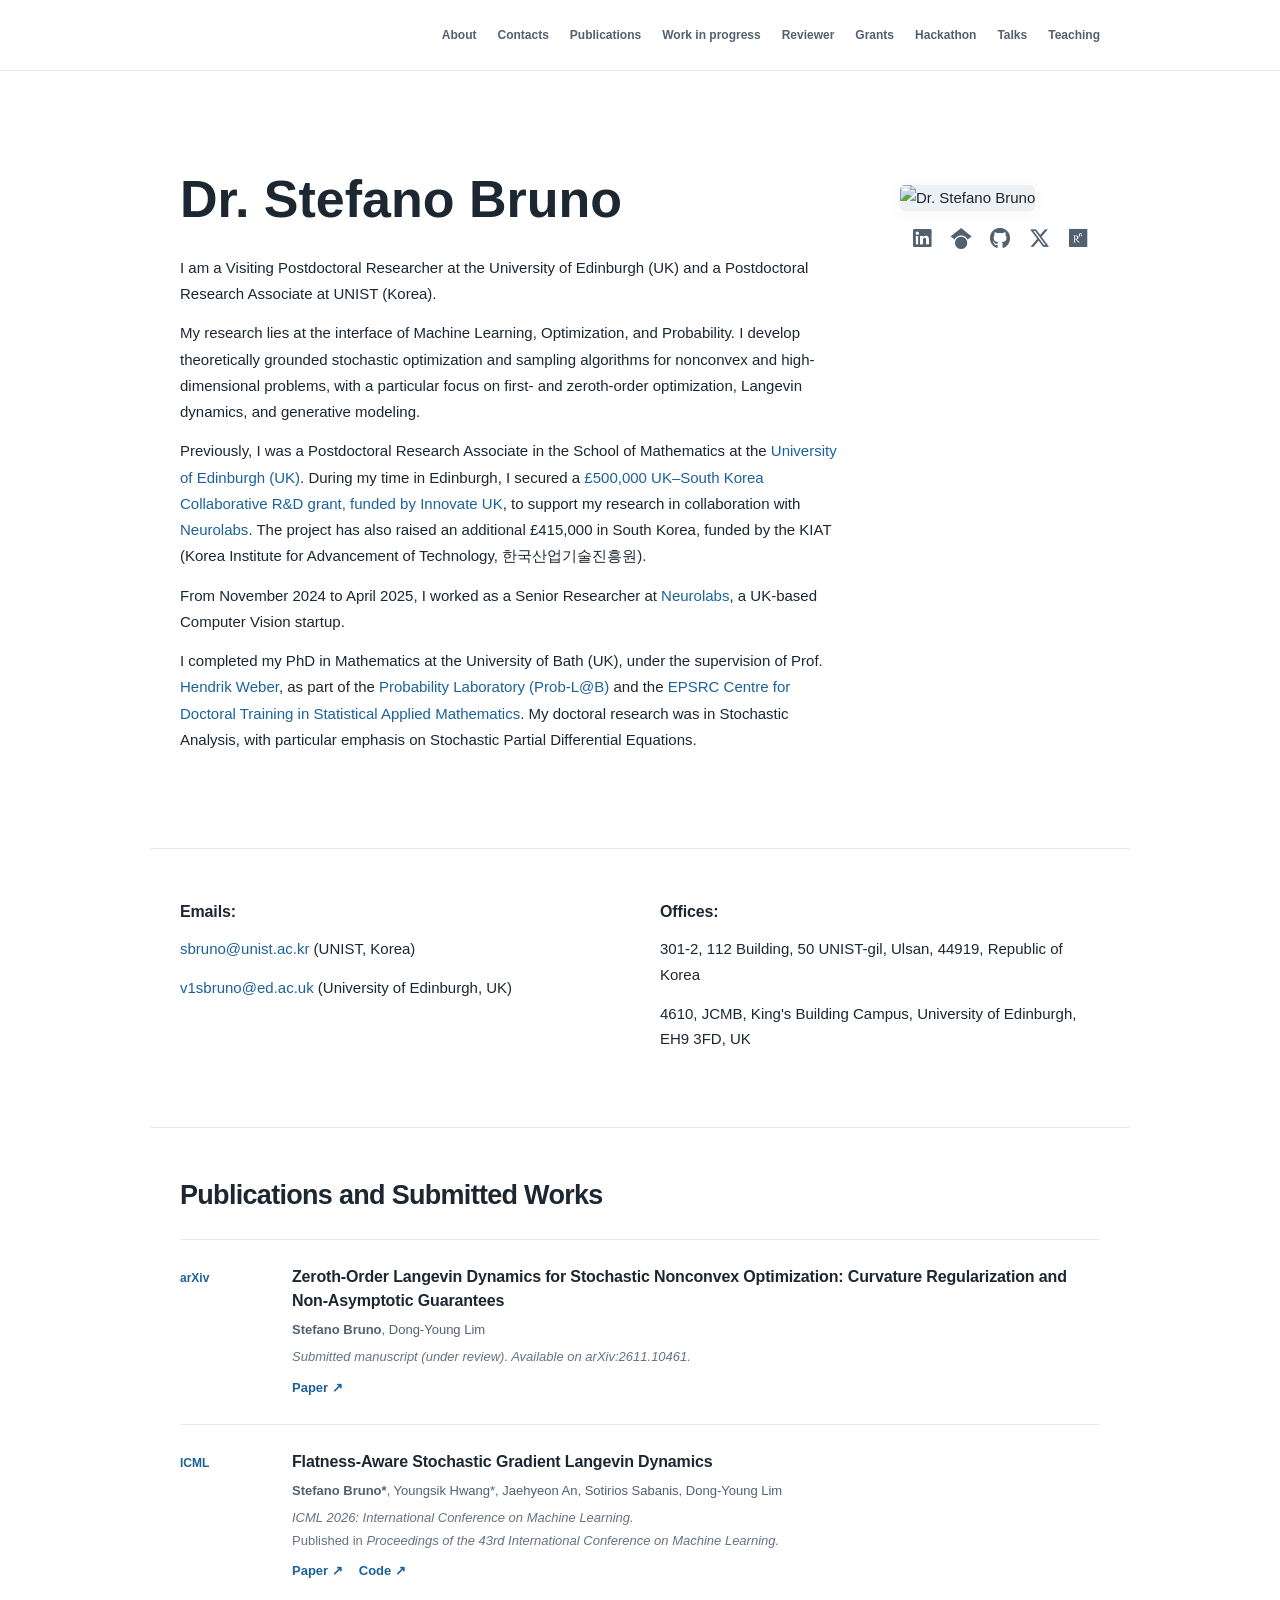
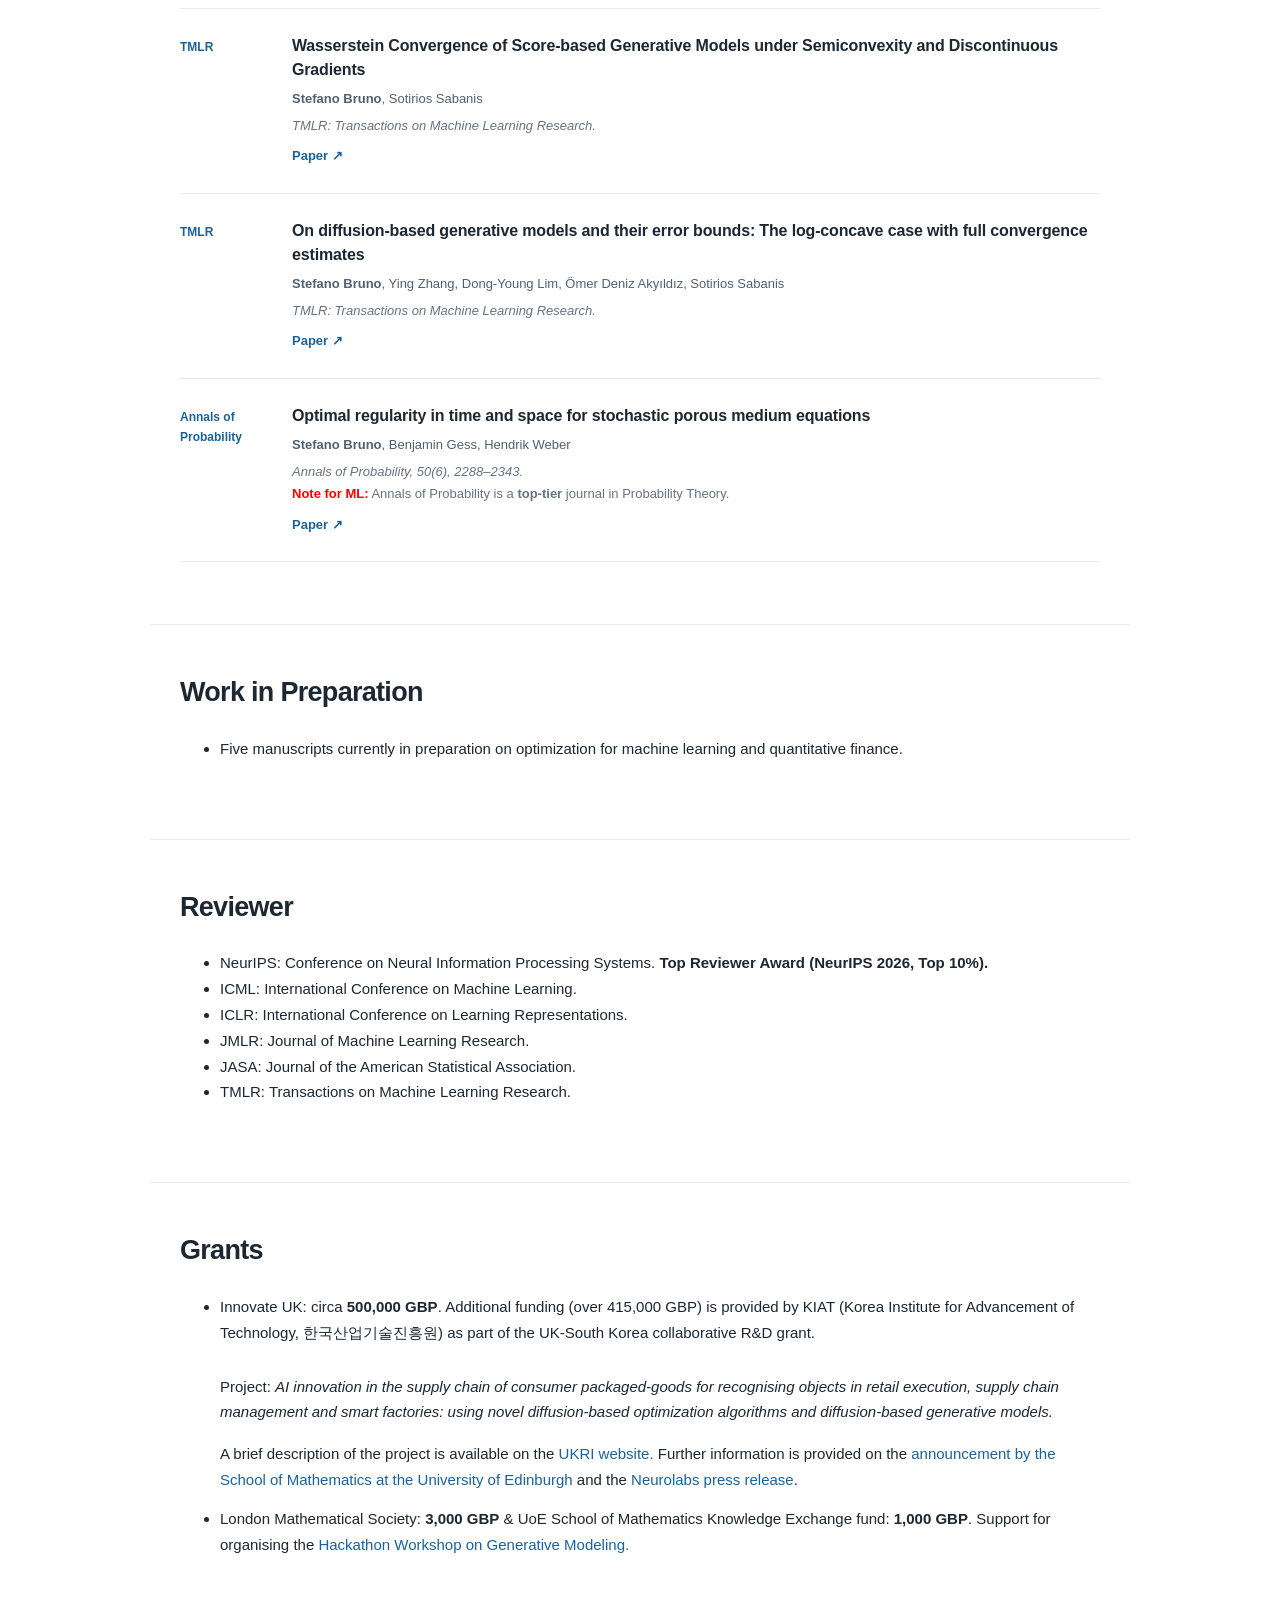
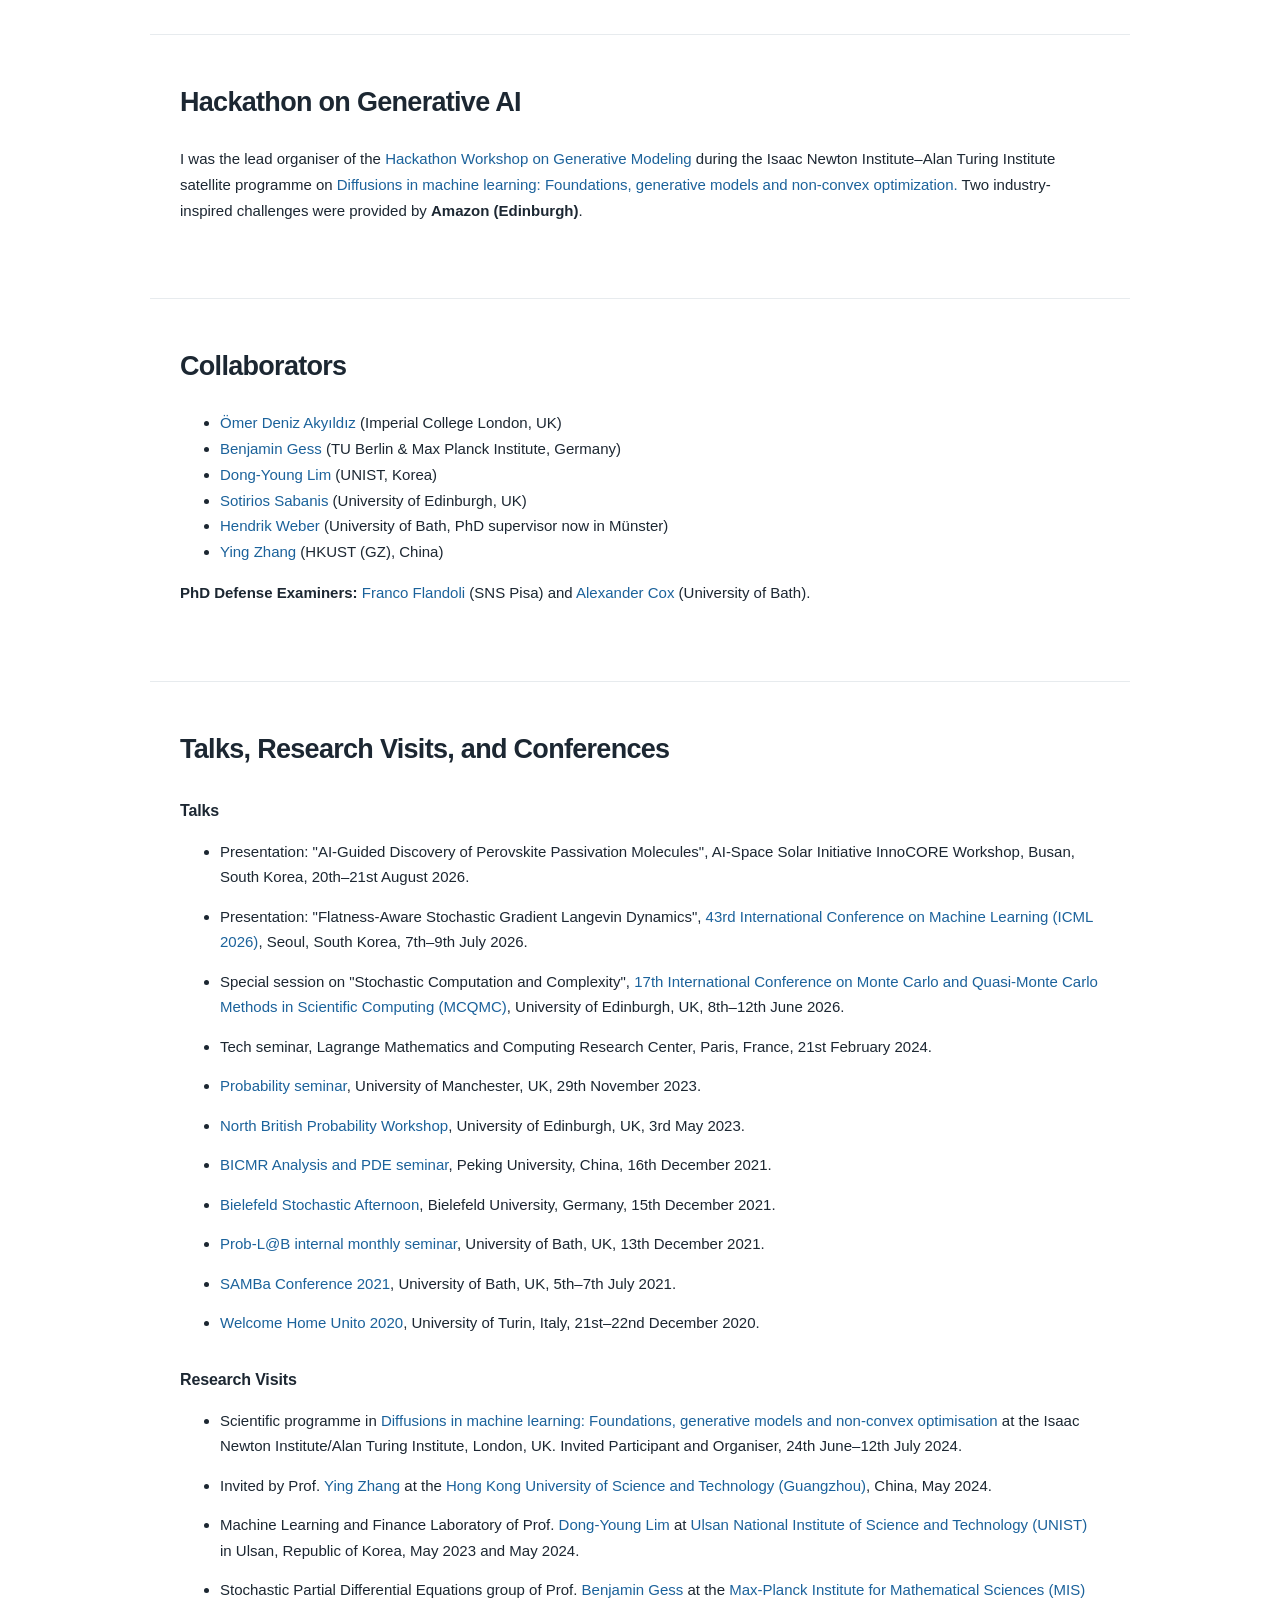
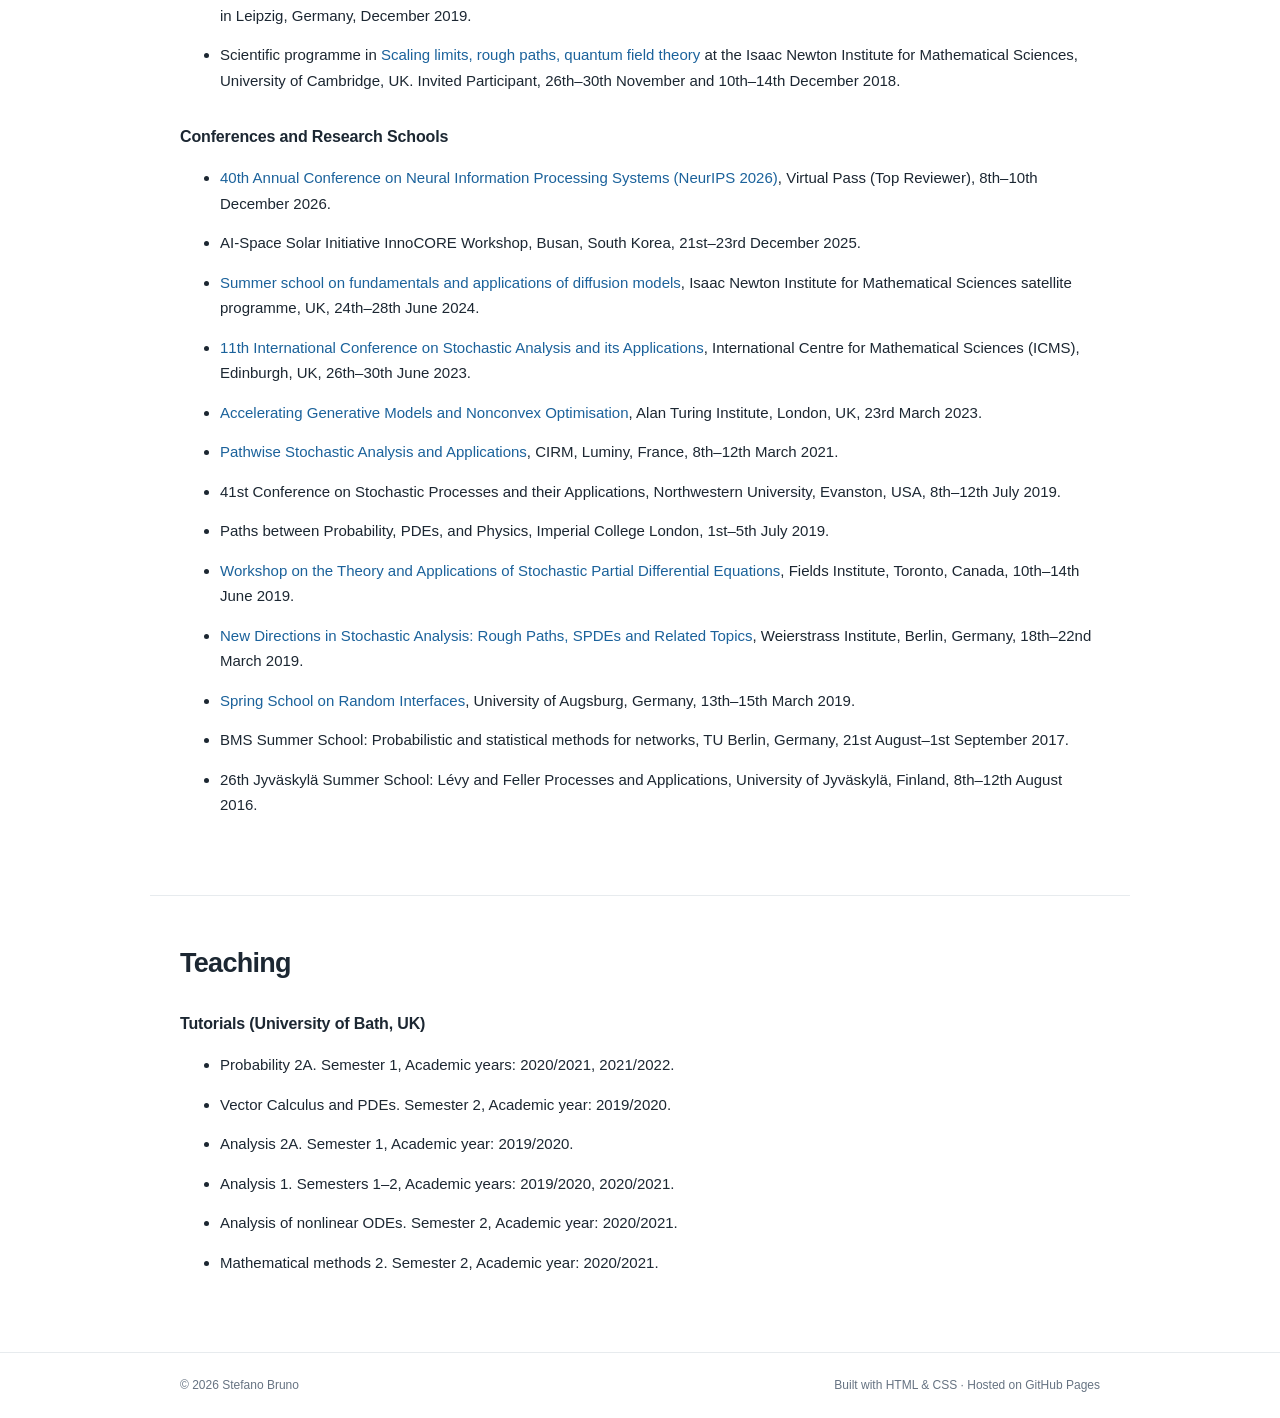
==== index.html @ 3b6b400d "Fix heading casing in publications section" ====
<!doctype html>
<!DOCTYPE html>

<html lang="en"><head><meta charset="utf-8"/><meta content="width=device-width,initial-scale=1" name="viewport"/><meta content="#ffffff" name="theme-color"/><meta content="Dr. Stefano Bruno — AI and machine learning researcher at UNIST and the University of Edinburgh. Research in stochastic optimization, probability, Langevin dynamics, and generative modeling." name="description"/><title>Dr. Stefano Bruno </title><link href="https://stebruno.github.io/" rel="canonical"/>
<link href="assets/style.css" rel="stylesheet"/>

<link
  rel="stylesheet"
  href="https://cdnjs.cloudflare.com/ajax/libs/font-awesome/6.7.2/css/all.min.css"
>

<link href="assets/favicon.svg" rel="icon" type="image/svg+xml"/>
<meta name="google-site-verification" content="bFIPikEFgY1P4xzTQbExBmhvvX9E9a0vEbyBrz4TUtk" /></head>
<body><a class="skip" href="#main">Skip to content</a><header class="site-header"><div class="wrap nav"><a class="brand" href="#top"> </a><button aria-controls="nav-links" aria-expanded="false" class="menu-toggle" type="button">Menu <span aria-hidden="true">☰</span></button><nav aria-label="Main navigation" id="nav-links"><a href="#about">About</a><a href="#contact">Contacts</a><a href="#publications">Publications</a><a href="#research-pipeline">Work in progress</a><a href="#reviewer">Reviewer</a><a href="#grants">Grants</a><a href="#hackathon">Hackathon</a><a href="#research-visits">Talks</a><a href="#teaching">Teaching</a></nav></div></header>
<main id="main"><div id="top"></div><section class="hero wrap" id="about"><div class="hero-copy"><div class="eyebrow"> </div><h1> Dr. Stefano Bruno </h1><p class="affiliation"> </p>
<p>I am a Visiting Postdoctoral Researcher at the University of Edinburgh (UK) and a Postdoctoral Research Associate at UNIST (Korea).</p>
<p>My research lies at the interface of Machine Learning, Optimization, and Probability. I develop theoretically grounded stochastic optimization and sampling algorithms for nonconvex and high-dimensional problems, with a particular focus on first- and zeroth-order optimization, Langevin dynamics, and generative modeling.</p>
<p>Previously, I was a Postdoctoral Research Associate in the School of Mathematics at the <a href="https://maths.ed.ac.uk/">University of Edinburgh (UK)</a>. During my time in Edinburgh, I secured a <a href="https://maths.ed.ac.uk/stefano-bruno-and-sotirios-sabanis-have-been-awarded-a-uk-south-korea-collaborative-rd-grant">£500,000 UK–South Korea Collaborative R&amp;D grant, funded by Innovate UK</a>, to support my research in collaboration with <a href="https://www.neurolabs.ai/">Neurolabs</a>. The project has also raised an additional £415,000 in South Korea, funded by the KIAT (Korea Institute for Advancement of Technology, 한국산업기술진흥원).</p>
<p>From November 2024 to April 2025, I worked as a Senior Researcher at <a href="https://www.neurolabs.ai/">Neurolabs</a>, a UK-based Computer Vision startup.</p>
<p>I completed my PhD in Mathematics at the University of Bath (UK), under the supervision of Prof. <a href="https://scholar.google.com/citations?user=4EU6Mc0-lkgC&hl=en&oi=ao">Hendrik Weber</a>, as part of the <a href="https://www.bath.ac.uk/research-centres/probability-laboratory-at-bath/">Probability Laboratory (Prob-L@B)</a> and the <a href="https://samba.ac.uk/">EPSRC Centre for Doctoral Training in Statistical Applied Mathematics</a>. My doctoral research was in Stochastic Analysis, with particular emphasis on Stochastic Partial Differential Equations.</p> </div>



  


<div class="portrait-wrap">

  <img
    class="portrait"
    src="https://github.com/stebruno.png?size=460"
    alt="Dr. Stefano Bruno"
    loading="eager"
  >

  <div class="portrait-socials">

    <a href="https://www.linkedin.com/in/stefano-bruno-phd-5a69ba1b1/"
       target="_blank" rel="noopener noreferrer"
       aria-label="LinkedIn" title="LinkedIn">
      <i class="fa-brands fa-linkedin"></i>
    </a>

    <a href="https://scholar.google.com/citations?user=Fwfa6cAAAAAJ&amp;hl=en&amp;oi=sra"
       target="_blank" rel="noopener noreferrer"
       aria-label="Google Scholar" title="Google Scholar">
      <i class="fa-brands fa-google-scholar"></i>
    </a>

    <a href="https://github.com/stebruno"
       target="_blank" rel="noopener noreferrer"
       aria-label="GitHub" title="GitHub">
      <i class="fa-brands fa-github"></i>
    </a>

    <a href="https://x.com/StefanoBrunoPhD"
       target="_blank" rel="noopener noreferrer"
       aria-label="X" title="X">
      <i class="fa-brands fa-x-twitter"></i>
    </a>

    <a href="https://www.researchgate.net/profile/Stefano-Bruno-2"
       target="_blank" rel="noopener noreferrer"
       aria-label="ResearchGate" title="ResearchGate">
      <i class="fa-brands fa-researchgate"></i>
    </a>

  </div>

</div>



</section>


<!-- EMAILS AND OFFICES -->

<section class="section wrap" id="contact">

  <div class="contact-columns">

    <div>
      <h3>Emails:</h3>

      <p>
        <a href="mailto:sbruno@unist.ac.kr">sbruno@unist.ac.kr</a>
        (UNIST, Korea)
      </p>

      <p>
        <a href="mailto:v1sbruno@ed.ac.uk">v1sbruno@ed.ac.uk</a>
        (University of Edinburgh, UK)
      </p>
    </div>

    <div>
      <h3>Offices:</h3>

      <p>
        301-2, 112 Building, 50 UNIST-gil,
        Ulsan, 44919, Republic of Korea
      </p>

      <p>
        4610, JCMB, King's Building Campus,
        University of Edinburgh, EH9 3FD, UK
      </p>
    </div>

  </div>





</section>
<!-- <section class="section wrap" id="research"><div class="section-heading"><span class="section-index">01</span><h2>Research</h2></div><p class="section-intro">My research lies at the interface of Machine Learning, Optimization, and Probability. I develop theoretically grounded stochastic optimization and sampling algorithms for nonconvex and high-dimensional problems, with a particular focus on first- and zeroth-order optimization, Langevin dynamics, and generative modeling.</p><div class="research-grid"><article><h3>Stochastic optimization</h3><p>First- and zeroth-order methods, nonconvex optimization, flatness-aware learning, and stochastic-gradient algorithms.</p></article><article><h3>Sampling &amp; Langevin dynamics</h3><p>Convergence analysis, stochastic differential equations, and efficient sampling in high dimensions.</p></article><article><h3>Generative modeling</h3><p>Score-based and diffusion-based generative models, error bounds, and Wasserstein convergence.</p></article><article><h3>Applications &amp; foundations</h3><p>Machine learning theory, computer vision, and optimization problems motivated by industry and quantitative finance.</p></article></div></section>  -->
<section class="section wrap" id="publications">
  <div class="section-heading">
    <span class="section-index">02</span>
    <h2>Publications and Submitted Works</h2></div><div class="pub-list"><article class="publication">
      <div class="pub-meta">arXiv</div><div>
        <h3>Zeroth-Order Langevin Dynamics for Stochastic Nonconvex Optimization: Curvature Regularization and Non-Asymptotic Guarantees</h3>
        <p class="authors"><strong>Stefano Bruno</strong>, Dong-Young Lim</p>
        <p class="venue"> Submitted manuscript (under review). Available on arXiv:2611.10461. </p> 
         <div class="pub-links">
      <a href="https://arxiv.org/abs/2611.10461" rel="noopener" target="_blank">Paper ↗</a>
    </div>
  </div>
</article>
  <article class="publication">
  <div class="pub-meta">ICML</div>
     <div><h3>Flatness-Aware Stochastic Gradient Langevin Dynamics</h3><p class="authors"><strong>Stefano Bruno*</strong>, Youngsik Hwang*, Jaehyeon An, Sotirios Sabanis, Dong-Young Lim</p><p class="venue">ICML 2026: International Conference on Machine Learning.  <br> <span style="font-style: normal;"> Published in </span> Proceedings of the 43rd International Conference on Machine Learning.</p>
        <div class="pub-links"><a href="https://proceedings.mlr.press/v306/bruno26a.html" rel="noopener" target="_blank">Paper ↗</a><a href="https://github.com/youngsikhwang/Flatness-aware-SGLD" rel="noopener" target="_blank">Code ↗</a></div></div>
    </article>
      <article class="publication"><div class="pub-meta">TMLR</div><div><h3>Wasserstein Convergence of Score-based Generative Models under Semiconvexity and Discontinuous Gradients</h3><p class="authors"><strong>Stefano Bruno</strong>, Sotirios Sabanis</p><p class="venue">TMLR: Transactions on Machine Learning Research.</p><div class="pub-links"><a href="https://openreview.net/forum?id=vS9iVRB7XF" rel="noopener" target="_blank">Paper ↗</a></div></div></article>
      <article class="publication"><div class="pub-meta">TMLR</div><div><h3>On diffusion-based generative models and their error bounds: The log-concave case with full convergence estimates</h3><p class="authors"><strong>Stefano Bruno</strong>, Ying Zhang, Dong-Young Lim, Ömer Deniz Akyıldız, Sotirios Sabanis</p><p class="venue">TMLR: Transactions on Machine Learning Research.</p><div class="pub-links"><a href="https://openreview.net/forum?id=zjxKrb4ehr" rel="noopener" target="_blank">Paper ↗</a></div></div></article>
      <article class="publication"><div class="pub-meta">Annals of Probability </div><div><h3>Optimal regularity in time and space for stochastic porous medium equations</h3><p class="authors"><strong>Stefano Bruno</strong>, Benjamin Gess, Hendrik Weber</p><p class="venue">Annals of Probability, 50(6), 2288–2343.<br>
  <span style="font-style: normal;">
    <span style="color: red; font-weight: bold;">Note for ML:</span>
     Annals of Probability is a <strong>top-tier</strong> journal in Probability Theory.
  </span>
</p><div class="pub-links"><a href="https://doi.org/10.1214/22-AOP1583" rel="noopener" target="_blank">Paper ↗</a></div></div></article></div></section>

<!-- RESEARCH PIPELINE -->

<section class="section wrap" id="research-pipeline">
  <div class="section-heading">
    <h2>Work in Preparation</h2>
  </div>

  <ul>
    <li>Five manuscripts currently in preparation on optimization for machine learning and quantitative finance.</li>
  </ul>
</section>
  
<!-- <section class="section wrap" id="research-pipeline">

  <div class="section-heading">
    <h2>Work in Preparation</h2>
  </div>

 <!-- <h3>Submitted Papers Under Review</h3> -->

 <!--  <ul>
    <li> One manuscript under review at a top-tier machine learning
    conference (title to be announced after the review process).</li>
     <li> One manuscript under review at a leading optimization journal
    (title to be announced in November).</li>
  </ul>  -->

 <!-- <h3>Work in Preparation</h3>  -->

 <!-- <ul> <li> Five manuscripts currently in preparation on optimization
    for machine learning and quantitative finance.</li>
  </ul>

</section>  -->


  
<!-- REVIEWER -->
<section class="section wrap" id="reviewer">
  <div class="section-heading">
    <h2>Reviewer</h2>
  </div>

  <ul>
    <li>NeurIPS: Conference on Neural Information Processing Systems.
      <strong>Top Reviewer Award (NeurIPS 2026, Top 10%).</strong>
    </li>
    <li>ICML: International Conference on Machine Learning.</li>
    <li>ICLR: International Conference on Learning Representations.</li>
    <li>JMLR: Journal of Machine Learning Research.</li>
    <li>JASA: Journal of the American Statistical Association.</li>
    <li>TMLR: Transactions on Machine Learning Research.</li>
  </ul>
</section>



<!-- GRANTS -->
<section class="section wrap" id="grants">

  <div class="section-heading">
    <h2>Grants</h2>
  </div>

  <ul>

    <li>
      Innovate UK: circa <strong>500,000 GBP</strong>.
      Additional funding (over 415,000 GBP) is provided by
      KIAT (Korea Institute for Advancement of Technology,
      한국산업기술진흥원) as part of the UK-South Korea
      collaborative R&amp;D grant.

      <p class="grant-project">
         Project:
        <em>
          AI innovation in the supply chain of
          consumer packaged-goods for recognising objects
          in retail execution, supply chain management
          and smart factories: using novel diffusion-based
          optimization algorithms and diffusion-based
          generative models.
        </em>
      </p>

      <p>
        A brief description of the project is available on the <a href="https://gtr.ukri.org/projects?ref=10081810">UKRI website.</a> Further information is provided on 
        the <a href="https://maths.ed.ac.uk/stefano-bruno-and-sotirios-sabanis-have-been-awarded-a-uk-south-korea-collaborative-rd-grant">announcement by the School of Mathematics at the University of Edinburgh</a> and the  
        <a href="https://www.neurolabs.ai/blog-post/neurolabs-receives-innovate-uk-funding-to-revolutionise-ai-in-cpg-supply-chain">Neurolabs press release</a>. 
      </p>
    </li>

    <li>
      London Mathematical Society: <strong>3,000 GBP</strong>
      &amp;
      UoE School of Mathematics Knowledge Exchange fund:
      <strong>1,000 GBP</strong>.

      Support for organising the
      <a href="https://maths.ed.ac.uk/knowledge-exchange/knowledge-exchange-events/hackathon-workshop-on-generative-modeling">
        Hackathon Workshop on Generative Modeling.</a>
    </li>

  </ul>

</section>



<!-- HACKATHON -->
<section class="section wrap" id="hackathon">
  <div class="section-heading">
    <h2>Hackathon on Generative AI</h2>
  </div>

  <p>
    I was the lead organiser of the
    <a href="https://maths.ed.ac.uk/knowledge-exchange/knowledge-exchange-events/hackathon-workshop-on-generative-modeling">
      Hackathon Workshop on Generative Modeling
    </a>
    during the Isaac Newton Institute–Alan Turing Institute
    satellite programme on
    <a href="https://www.newton.ac.uk/event/dml/">
      Diffusions in machine learning: Foundations,
      generative models and non-convex optimization.
    </a> Two industry-inspired challenges were provided
    by  <strong>Amazon (Edinburgh)</strong>.
  </p>
</section>

<!-- COLLABORATORS -->
<section class="section wrap" id="collaborators">
  <div class="section-heading">
    <h2>Collaborators</h2>
  </div>

  <ul>
    <li>
      <a href="https://akyildiz.me/">Ömer Deniz Akyıldız</a>
      (Imperial College London, UK)
    </li>
    <li>
      <a href="https://www.bgess.de/">Benjamin Gess</a>
      (TU Berlin &amp; Max Planck Institute, Germany)
    </li>
    <li> <a href="https://sites.google.com/view/dlim/">Dong-Young Lim</a> (UNIST, Korea)</li>
    <li>
      <a href="https://webhomes.maths.ed.ac.uk/~ssabanis/">Sotirios Sabanis</a>
      (University of Edinburgh, UK)
    </li>
    <li>
      <a href="https://www.uni-muenster.de/AMM/en/weber/index.shtml">Hendrik Weber</a>
      (University of Bath, PhD supervisor now in Münster)
    </li>
    <li><a href="https://sites.google.com/view/ying-zhang/home">Ying Zhang</a> (HKUST (GZ), China)</li>
  </ul>

  <p>
    <strong>PhD Defense Examiners:</strong>
     <a href="https://sites.google.com/sns.it/franco-flandoli/home-page?pli=1">Franco Flandoli</a> (SNS Pisa) and
     <a href="https://scholar.google.com/citations?user=RoeLj3oAAAAJ&hl=en">Alexander Cox</a> (University of Bath).
  </p>
</section>

  


<!-- RESEARCH VISITS, TALKS, AND CONFERENCES -->
<section class="section wrap" id="research-visits">

  <div class="section-heading">
    <h2> Talks, Research Visits, and Conferences</h2>
  </div>

  

  <h3>Talks</h3>

  <ul>
    <li>
      Presentation: "AI-Guided Discovery of Perovskite
      Passivation Molecules", AI-Space Solar Initiative
      InnoCORE Workshop, Busan, South Korea,
      20th–21st August 2026.
    </li>

    <li>
      Presentation: "Flatness-Aware Stochastic Gradient
      Langevin Dynamics",
      <a href="https://icml.cc/virtual/2026/poster/64682">43rd International Conference on Machine Learning (ICML 2026)</a>,
      Seoul, South Korea, 7th–9th July 2026.
    </li>

    <li>
      Special session on "Stochastic Computation and Complexity",
      <a href="https://maths.ed.ac.uk/events/mcqmc-2026/highlights">17th International Conference on Monte Carlo and Quasi-Monte Carlo Methods in Scientific Computing (MCQMC)</a>,
      University of Edinburgh, UK, 8th–12th June 2026.
    </li>

    <li>
      Tech seminar, Lagrange Mathematics and Computing
      Research Center, Paris, France, 21st February 2024.
    </li>

    <li>
      <a href="https://events.manchester.ac.uk/event/event:p2b7-lp15x129-6403lb/stefano-bruno-optimal-regularity-in-time-and-space-for-stochastic-porous-medium-equations">Probability seminar</a>,
      University of Manchester, UK, 29th November 2023.
    </li>

    <li>
      <a href="https://blogs.ed.ac.uk/nbps/past-seminars-2023/">North British Probability Workshop</a>,
      University of Edinburgh, UK, 3rd May 2023.
    </li>

    <li>
      <a href="https://bicmr.pku.edu.cn/content/show/46-2618.html">BICMR Analysis and PDE seminar</a>,
      Peking University, China, 16th December 2021.
    </li>

    <li>
      <a href="https://www.sfb1283.uni-bielefeld.de/talks/view/12611">Bielefeld Stochastic Afternoon</a>,
      Bielefeld University, Germany, 15th December 2021.
    </li>

    <li>
      <a href="https://www.bath.ac.uk/case-studies/probability-seminars/">Prob-L@B internal monthly seminar</a>,
      University of Bath, UK, 13th December 2021.
    </li>

    <li>
      <a href="https://katdoesmaths.me/SAMBa-Conference/">SAMBa Conference 2021</a>,
      University of Bath, UK, 5th–7th July 2021.
    </li>

    <li>
      <a href="https://sites.google.com/site/welcomehomeunito/welcome-home-2020">Welcome Home Unito 2020</a>,
      University of Turin, Italy, 21st–22nd December 2020.
    </li>
  </ul>

  <h3>Research Visits</h3>

  <ul>
    <li>
      Scientific programme in
      <a href="https://www.newton.ac.uk/event/dml/">Diffusions in machine learning: Foundations, generative models and non-convex optimisation</a>
      at the Isaac Newton Institute/Alan Turing Institute, London, UK.
      Invited Participant and Organiser, 24th June–12th July 2024.
    </li>

    <li>
      Invited by Prof.
      <a href="https://sites.google.com/view/ying-zhang/home?authuser=0">Ying Zhang</a>
      at the
      <a href="https://www.hkust-gz.edu.cn/">Hong Kong University of Science and Technology (Guangzhou)</a>,
      China, May 2024.
    </li>

    <li>
      Machine Learning and Finance Laboratory of Prof.
      <a href="https://sites.google.com/view/dlim/">Dong-Young Lim</a>
      at
      <a href="https://ie.unist.ac.kr/">Ulsan National Institute of Science and Technology (UNIST)</a>
      in Ulsan, Republic of Korea, May 2023 and May 2024.
    </li>

    <li>
      Stochastic Partial Differential Equations group of Prof.
      <a href="https://www.bgess.de/">Benjamin Gess</a>
      at the
      <a href="https://www.mis.mpg.de/">Max-Planck Institute for Mathematical Sciences (MIS)</a>
      in Leipzig, Germany, December 2019.
    </li>

    <li>
      Scientific programme in
      <a href="https://www.newton.ac.uk/event/srq/">Scaling limits, rough paths, quantum field theory</a>
      at the Isaac Newton Institute for Mathematical Sciences,
      University of Cambridge, UK.
      Invited Participant, 26th–30th November and
      10th–14th December 2018.
    </li>
  </ul>

  <h3>Conferences and Research Schools</h3>

  <ul>
    <li>
      <a href="https://neurips.cc/">40th Annual Conference on Neural Information Processing Systems (NeurIPS 2026)</a>,
      Virtual Pass (Top Reviewer), 8th–10th December 2026.
    </li>

    <li>
      AI-Space Solar Initiative InnoCORE Workshop,
      Busan, South Korea, 21st–23rd December 2025.
    </li>

    <li>
      <a href="https://www.newton.ac.uk/event/dmlw02/">Summer school on fundamentals and applications of diffusion models</a>,
      Isaac Newton Institute for Mathematical Sciences
      satellite programme, UK, 24th–28th June 2024.
    </li>

    <li>
      <a href="https://www.icms.org.uk/ICSAA">11th International Conference on Stochastic Analysis and its Applications</a>,
      International Centre for Mathematical Sciences (ICMS),
      Edinburgh, UK, 26th–30th June 2023.
    </li>

    <li>
      <a href="https://www.turing.ac.uk/research/theory-and-method-challenge-fortnights/accelerating-generative-models-and-nonconvex">Accelerating Generative Models and Nonconvex Optimisation</a>,
      Alan Turing Institute, London, UK, 23rd March 2023.
    </li>

    <li>
      <a href="https://conferences.cirm-math.fr/2322.html">Pathwise Stochastic Analysis and Applications</a>,
      CIRM, Luminy, France, 8th–12th March 2021.
    </li>

    <li>
      41st Conference on Stochastic Processes and their
      Applications, Northwestern University,
      Evanston, USA, 8th–12th July 2019.
    </li>

    <li>
      Paths between Probability, PDEs, and Physics,
      Imperial College London, 1st–5th July 2019.
    </li>

    <li>
      <a href="http://www.fields.utoronto.ca/activities/18-19/SPDEs">Workshop on the Theory and Applications of Stochastic Partial Differential Equations</a>,
      Fields Institute, Toronto, Canada, 10th–14th June 2019.
    </li>

    <li>
      <a href="https://www.wias-berlin.de/workshops/NDSA2019/">New Directions in Stochastic Analysis: Rough Paths, SPDEs and Related Topics</a>,
      Weierstrass Institute, Berlin, Germany,
      18th–22nd March 2019.
    </li>

    <li>
      <a href="https://www.uni-augsburg.de/de/fakultaet/mntf/math/prof/ana/workshops-tagungen/springschool-random-interfaces/">Spring School on Random Interfaces</a>,
      University of Augsburg, Germany, 13th–15th March 2019.
    </li>

    <li>
      BMS Summer School: Probabilistic and statistical
      methods for networks, TU Berlin, Germany,
      21st August–1st September 2017.
    </li>

    <li>
      26th Jyväskylä Summer School: Lévy and Feller
      Processes and Applications, University of Jyväskylä,
      Finland, 8th–12th August 2016.
    </li>
  </ul>

</section>


<!-- INDUSTRY -->
<!-- <section class="section wrap" id="industry"> 
<div class="section-heading"> 
    <h2>Industry</h2>
  </div>

  <h3>Industrial Partners</h3>

  <p>
  During my tenure as a Postdoctoral Research Associate
  in the School of Mathematics at the University of
  Edinburgh (UK), I established a strategic partnership
  with <a href="https://www.neurolabs.ai/">Neurolabs</a>,
  a UK company in computer vision, and
  <a href="http://impix.co.kr/">IMPIX</a>,
  a South Korean company in AI-driven
  manufacturing, to develop novel diffusion-based
  optimization algorithms and diffusion-based
  generative models.

  This research was funded by Innovate UK and the
  Korea Institute for Advancement of Technology
  under the UK–South Korea Collaborative R&amp;D grant.
</p>

<p>
  From November 2024 to April 2025, I also worked
  full-time as a Senior Researcher at
  <a href="https://www.neurolabs.ai/">Neurolabs</a>
  as part of this collaboration.
</p>

  <h3>Industrial Research Projects</h3>

  <p>
    During my PhD at the University of Bath (UK), I worked
    in interdisciplinary teams to formulate mathematical
    problems from high-level applied challenges in
    collaboration with industrial partners.
    These events were known as Integrative Think Tanks (ITTs):
  </p>

  <ol>
    <li>
      <strong>
        <a href="https://www.bath.ac.uk/events/integrative-think-tank-16/">ITT16,</a>
      </strong>
      13th–17th June 2022.

      <p>
        <strong>Industrial Partners:</strong>
        The French Alternative Energies and Atomic Energy
        Commission (CEA) and Schlumberger.
      </p>

      <p>
        Project title:
        <em>Particle Methods for Sensitivity and Perturbation Analysis</em>.
      </p>
    </li>

    <li>
      <strong>
        <a href="https://www.bath.ac.uk/announcements/delivering-an-online-itt-to-improve-systems-with-different-data-types/">ITT12,</a>
      </strong>
      7th–11th September 2020.

      <p>
        <strong>Industrial Partners:</strong>
        Novartis and Rolls-Royce.
      </p>

      <p>
        Project title: <em>Engine Data Analysis</em>.
      </p>
    </li>

    <li>
      <strong>
        <a href="https://www.bath.ac.uk/announcements/making-waves-at-sambas-11th-integrative-think-tank/">ITT11,</a>
      </strong>
      27th–31st January 2020.

      <p>
        <strong>Industrial Partners:</strong>
        BT and Centre for Photonics and Photonic Materials.
      </p>

      <p>
        Project title:
        <em>Modelling Customer Behaviour using Graphical and Statistical Methods</em>.
      </p>
    </li>

    <li>
      <strong>
        <a href="https://www.bath.ac.uk/announcements/itt9-delivers-big-bangs-and-flashes-of-brilliance-under-theme-of-thunder-and-lighting/">ITT9,</a>
      </strong>
      28th January–1st February 2019.

      <p>
        <strong>Industrial Partners:</strong>
        Willis Towers Watson and Diamond Light Source.
      </p>

      <p>
        Project title:
        <em>Risk Map for Loss due to Volcanic Eruptions</em>.
      </p>
    </li>

    <li>
      <strong>
        <a href="https://www.bath.ac.uk/announcements/sambas-8th-itt-explores-the-mathematics-of-measuring-loneliness/">ITT8,</a>
      </strong>
      11th–15th June 2018.

      <p>
        <strong>Industrial Partners:</strong>
        Office for National Statistics,
        Bath Department of Biology &amp; Biochemistry,
        and Centro para el Desarrollo de la
        Investigación Científica (CEDIC).
      </p>

      <p>
        Project title:
        <em>Mapping Host-Pathogen Interactions via Gene Co-Expression Networks</em>.
      </p>
    </li>

    <li>
      <strong>
        <a href="https://www.bath.ac.uk/announcements/exploring-the-natural-environment-at-7th-successful-integrative-think-tank/">ITT7,</a>
      </strong>
      29th January–2nd February 2018.

      <p>
        <strong>Industrial Partners:</strong>
        Environment Agency and National Physical Laboratory.
      </p>

      <p>
        Project title:
        <em>Small Catchments as Tree-like Structures</em>.
      </p>
    </li>
  </ol>

</section> -->



<!-- TEACHING -->
<section class="section wrap" id="teaching">

  <div class="section-heading">
    <h2>Teaching</h2>
  </div>

  <h3>Tutorials (University of Bath, UK)</h3>

  <ul>
    <li>
      Probability 2A. Semester 1,
      Academic years: 2020/2021, 2021/2022.
    </li>

    <li>
      Vector Calculus and PDEs. Semester 2,
      Academic year: 2019/2020.
    </li>

    <li>
      Analysis 2A. Semester 1,
      Academic year: 2019/2020.
    </li>

    <li>
      Analysis 1. Semesters 1–2,
      Academic years: 2019/2020, 2020/2021.
    </li>

    <li>
      Analysis of nonlinear ODEs. Semester 2,
      Academic year: 2020/2021.
    </li>

    <li>
      Mathematical methods 2. Semester 2,
      Academic year: 2020/2021.
    </li>
  </ul>

</section>


<!-- PROFILES -->
<!-- <section class="section wrap" id="profiles"> -->

<!--   <div class="section-heading"> -->
<!--     <h2>Profiles</h2> -->
<!--   </div> -->

<!--   <p> -->
 <!--    <a href="https://www.linkedin.com/in/stefano-bruno-phd-5a69ba1b1/" target="_blank" rel="noopener">LinkedIn</a>, -->
<!--     <a href="https://scholar.google.com/citations?user=Fwfa6cAAAAAJ&amp;hl=en&amp;oi=sra" target="_blank" rel="noopener">Google Scholar</a>, -->
<!--     <a href="https://github.com/stebruno" target="_blank" rel="noopener">GitHub</a>, -->
<!--     <a href="https://x.com/StefanoBrunoPhD" target="_blank" rel="noopener">X</a>, -->
<!--     <a href="https://www.researchgate.net/profile/Stefano-Bruno-2" target="_blank" rel="noopener">ResearchGate</a>. -->
<!--   </p> -->

<!-- </section> -->



</main>

<footer class="footer">
  <div class="wrap">
    <span>© <span id="year">2026</span> Stefano Bruno</span>
    <span>Built with HTML &amp; CSS · Hosted on GitHub Pages</span>
  </div>
</footer>

<script src="assets/main.js"></script>
</body>
</html>
---- assets/style.css ----
:root{--ink:#1c2732;--muted:#667382;--accent:#1b629b;--line:#e7ebee;--surface:#f7f9fb;--width:980px}*{box-sizing:border-box}html{scroll-behavior:smooth;scroll-padding-top:85px}body{margin:0;background:white;color:var(--ink);font-family:Inter,-apple-system,BlinkMacSystemFont,"Segoe UI",Helvetica,Arial,sans-serif;font-size:15px;line-height:1.72;-webkit-font-smoothing:antialiased}a{color:var(--accent);text-decoration:none}a:hover{text-decoration:underline}.wrap{max-width:var(--width);padding:0 30px;margin:0 auto}.skip{position:absolute;left:-9999px}.skip:focus{left:20px;top:20px;background:white;z-index:100;padding:10px}.site-header{position:sticky;top:0;background:rgba(255,255,255,.95);backdrop-filter:blur(10px);border-bottom:1px solid var(--line);z-index:10}.nav{height:70px;display:flex;align-items:center;justify-content:space-between;gap:24px}.brand{font-weight:750;font-size:17px;letter-spacing:-.5px;color:var(--ink)}.brand-dot,.accent{color:var(--accent)}nav{display:flex;gap:21px}nav a{color:#526170;font-size:12px;font-weight:600}nav a:hover{color:var(--accent)}.menu-toggle{display:none}.hero{padding-top:84px;padding-bottom:82px;display:grid;grid-template-columns:1fr 200px;gap:62px;align-items:start}.eyebrow{font-size:11px;letter-spacing:2px;font-weight:800;color:var(--accent)}h1{font-size:52px;letter-spacing:-2.5px;line-height:1.15;margin:15px 0 15px;font-weight:780}h2{font-size:27px;letter-spacing:-.7px;line-height:1.25;margin:0}h3{font-size:16px;line-height:1.5;margin:0 0 6px;letter-spacing:-.15px}p{margin:0 0 13px}.affiliation{font-size:14px;color:var(--muted);margin-bottom:25px}.lead{font-size:17px;line-height:1.75;color:#354456}.hero-copy>p:not(.affiliation){max-width:690px}.quicklinks{display:flex;flex-wrap:wrap;gap:10px 19px;margin-top:25px}.quicklinks a,.pub-links a{font-size:13px;font-weight:700}.portrait{width:200px;height:235px;object-fit:cover;border-radius:5px;background:#eef1f4;box-shadow:0 2px 18px #1d29390c}.portrait-note{text-align:center;font-size:11px;color:var(--muted);margin-top:9px}.section{border-top:1px solid var(--line);padding-top:51px;padding-bottom:62px}.section-heading{display:flex;gap:17px;align-items:baseline;margin-bottom:26px}.section-index{color:var(--accent);font-size:12px;font-weight:750}.section-intro{max-width:760px;color:#536272;margin-bottom:28px}.research-grid{display:grid;grid-template-columns:1fr 1fr;gap:26px 38px}.research-grid article{border-left:2px solid #d9e6f1;padding-left:18px}.research-grid p,.detail-stack p,.timeline p{color:#526170;font-size:14px}.small{font-size:12px}.muted{color:var(--muted)}.pub-list{margin-top:17px}.publication{display:grid;grid-template-columns:90px 1fr;gap:22px;padding:25px 0;border-bottom:1px solid var(--line)}.publication:first-child{border-top:1px solid var(--line)}.pub-meta{font-size:12px;color:var(--accent);font-weight:800;padding-top:3px}.pub-meta span{color:var(--muted);font-weight:500;margin-left:5px}.publication h3{font-size:16px;margin-bottom:6px}.authors,.venue{font-size:13px;color:#526170;margin:0 0 5px}.venue{font-style:italic;color:var(--muted)}.pub-links{display:flex;gap:16px;margin-top:8px}.subnote{background:var(--surface);padding:20px 24px;margin-top:27px;border-radius:5px}.subnote p{font-size:13px;color:var(--muted);margin:0}.timeline-item{display:grid;grid-template-columns:175px 1fr;gap:25px;padding:19px 0;border-bottom:1px solid var(--line)}.timeline-label{color:var(--muted);font-size:12px;font-weight:650;padding-top:3px}.timeline p{margin-bottom:2px}.detail-stack article{padding:0 0 21px;margin-bottom:22px;border-bottom:1px solid var(--line)}.detail-stack article:last-child{border:0;margin:0}.contact>p{max-width:680px}.contact-grid{display:grid;grid-template-columns:1fr 1fr 1fr;gap:25px;margin-top:30px}.contact-grid p{font-size:13px;color:#526170}.profile-footer{display:flex;gap:20px;flex-wrap:wrap;margin-top:30px;font-size:13px;font-weight:650}.footer{border-top:1px solid var(--line);color:var(--muted);font-size:12px}.footer .wrap{display:flex;justify-content:space-between;gap:20px;padding-top:22px;padding-bottom:22px}@media(max-width:760px){.wrap{padding-left:23px;padding-right:23px}.nav{height:62px}.menu-toggle{display:block;border:1px solid var(--line);background:white;padding:6px 11px;border-radius:4px;color:var(--ink)}nav{display:none;position:absolute;top:62px;left:0;right:0;padding:14px 23px 20px;background:white;border-bottom:1px solid var(--line);flex-direction:column;gap:12px}nav.open{display:flex}nav a{font-size:14px}.hero{grid-template-columns:1fr 115px;gap:20px;padding-top:49px;padding-bottom:54px}h1{font-size:39px}.portrait{width:115px;height:145px}.portrait-note{font-size:10px}.lead{font-size:16px}.section{padding-top:38px;padding-bottom:46px}.research-grid{gap:24px}.contact-grid{grid-template-columns:1fr 1fr}.timeline-item{grid-template-columns:130px 1fr;gap:12px}}@media(max-width:510px){.hero{grid-template-columns:1fr}.portrait-wrap{grid-row:1}.portrait{width:110px;height:120px}.portrait-note{text-align:left}.hero-copy{grid-row:2}.research-grid,.contact-grid{grid-template-columns:1fr}.publication{grid-template-columns:1fr;gap:4px}.timeline-item{grid-template-columns:1fr;gap:3px}.footer .wrap{flex-direction:column;gap:2px}h1{font-size:42px}}

/* Additional content from Google Sites */
.detail-stack ul{padding-left:1.3rem;margin:.65rem 0 0;line-height:1.8}
.detail-stack li{margin-bottom:.3rem}
.hero-copy>p{line-height:1.75}
.section-index {
    display: none;
}
.contact-columns {
  display: grid;
  grid-template-columns: 1fr 1fr;
  gap: 40px;
  align-items: start;
}

.contact-columns h3 {
  margin-top: 0;
  margin-bottom: 12px;
}

.contact-columns ul {
  margin-top: 0;
}

/* Stack vertically on small screens */
@media (max-width: 700px) {
  .contact-columns {
    grid-template-columns: 1fr;
    gap: 24px;
  }
}

#profiles p {
  margin: 0;
}
#grants .grant-project {
  margin-top: 28px;
  margin-bottom: 16px;
}
#research-visits h3,
#industry h3,
#teaching h3 {
  margin-top: 32px;
  margin-bottom: 16px;
}

#research-visits li,
#industry li,
#teaching li {
  margin-bottom: 14px;
  line-height: 1.7;
}

#industry ol > li {
  margin-bottom: 28px;
}

#industry ol > li p {
  margin-top: 10px;
  margin-bottom: 8px;
}
/* Desktop only: align portrait with first biography paragraph */
@media (min-width: 768px) {
  #about .portrait-wrap {
    margin-top: 30px;
  }
}


/* Center profile picture on mobile phones only */
@media screen and (max-width: 510px) {
  #about .portrait-wrap {
    grid-row: 1;
    width: 100%;
    display: flex;
    flex-direction: column;
    align-items: center;
    justify-self: stretch;
    margin: 0;
  }

  #about .portrait {
    display: block;
    width: 110px;
    height: 120px;
    margin: 0 auto;
  }

  #about .hero-copy {
    grid-row: 2;
  }
}

/* Desktop only: improve spacing in Dr. Stefano Bruno */
@media (min-width: 768px) {
  #about h1 {
    letter-spacing: 0px;
  }
}

/* Social profile icons below portrait */
#about .portrait-socials {
  display: flex;
  justify-content: center;
  align-items: center;
  gap: 14px;
  margin-top: 16px;
  flex-wrap: wrap;
}

#about .portrait-socials a {
  display: inline-flex;
  align-items: center;
  justify-content: center;
  width: 24px;
  height: 24px;
}

#about .portrait-socials img {
  display: block;
  width: 21px;
  height: 21px;
  opacity: 0.7;
  transition: opacity 0.2s, transform 0.2s;
}

#about .portrait-socials a:hover img {
  opacity: 1;
  transform: translateY(-2px);
}

/* Mobile: keep icons centered below picture */
@media (max-width: 510px) {
  #about .portrait-socials {
    justify-content: center;
    gap: 16px;
    margin-top: 14px;
  }
}

/* Profile icons below the portrait */
#about .portrait-socials {
  display: flex;
  justify-content: center;
  align-items: center;
  gap: 15px;
  margin-top: 16px;
  width: 100%;
}

#about .portrait-socials a {
  color: #526170;
  font-size: 21px;
  line-height: 1;
  display: inline-flex;
  align-items: center;
  justify-content: center;
}

#about .portrait-socials a:hover {
  color: #1b629b;
}

/* Mobile: center picture and social icons */
@media (max-width: 510px) {
  #about .portrait-socials {
    justify-content: center;
    gap: 18px;
  }
}
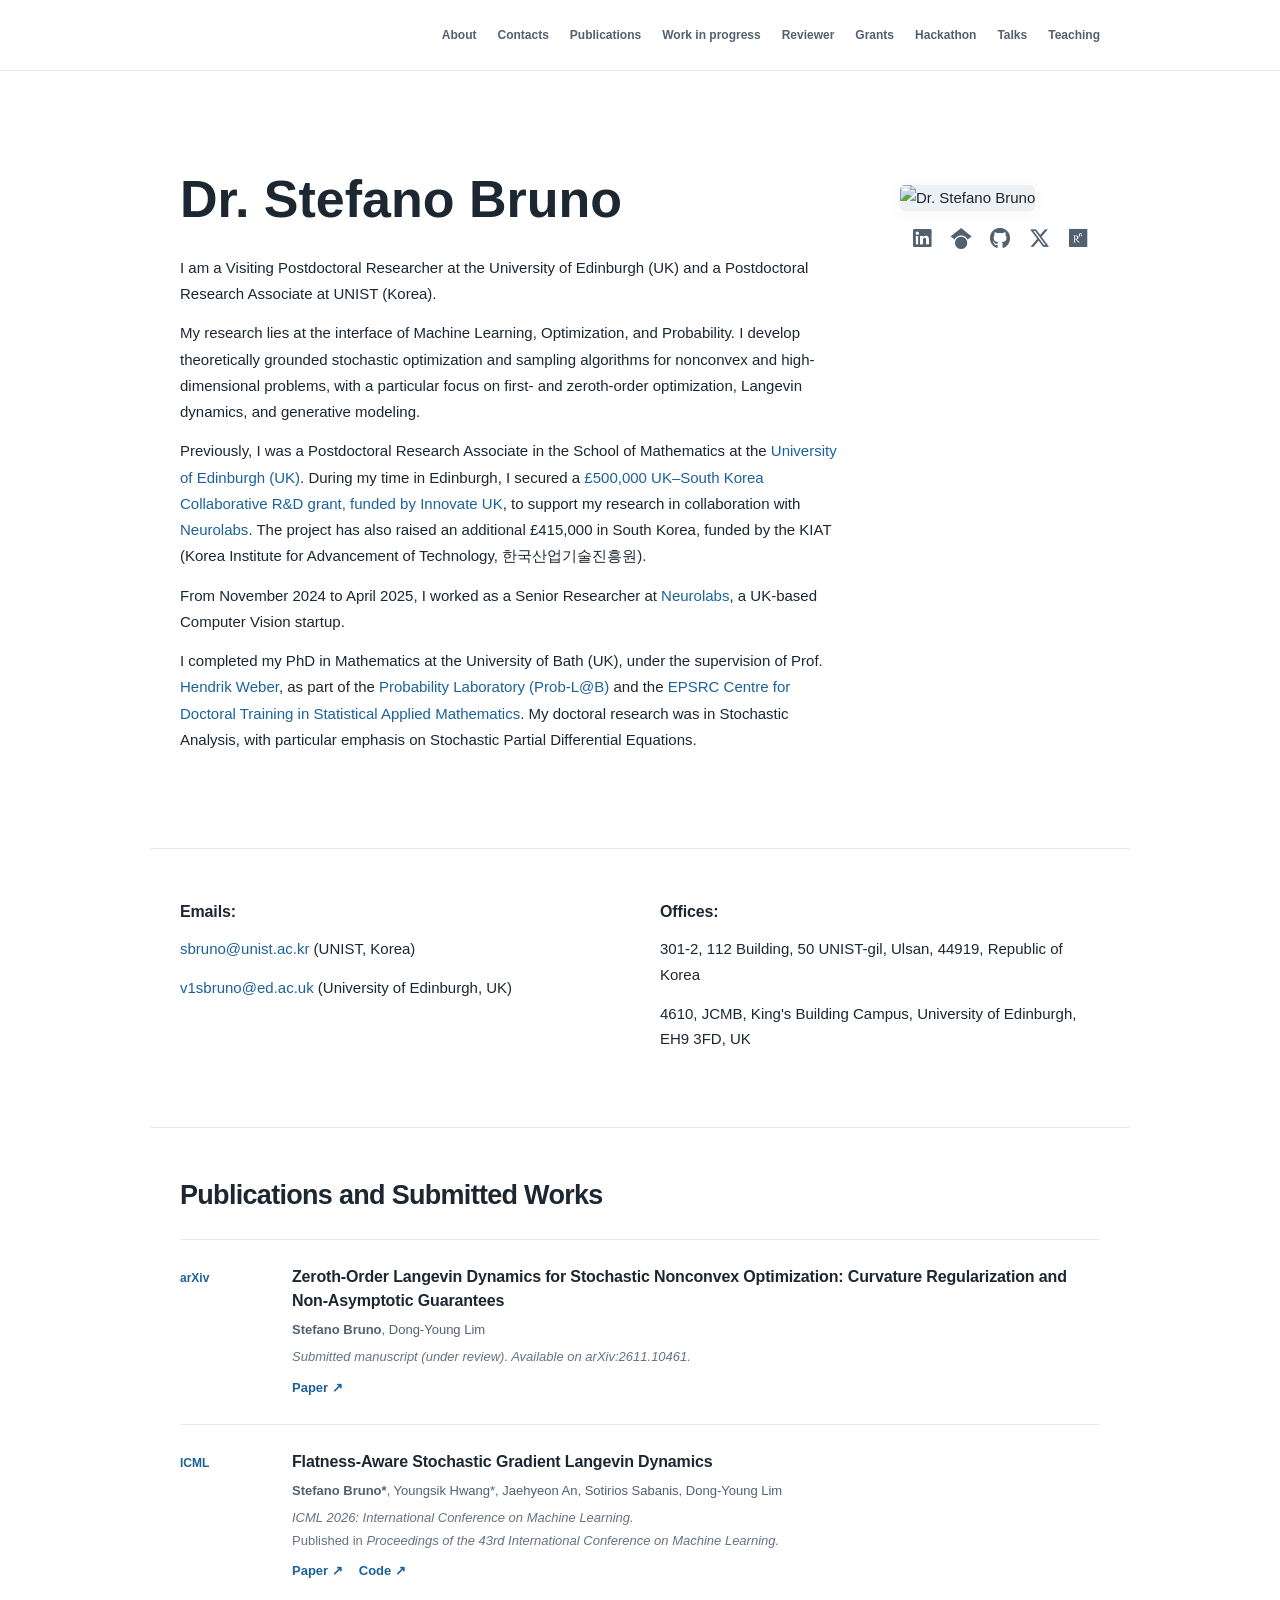
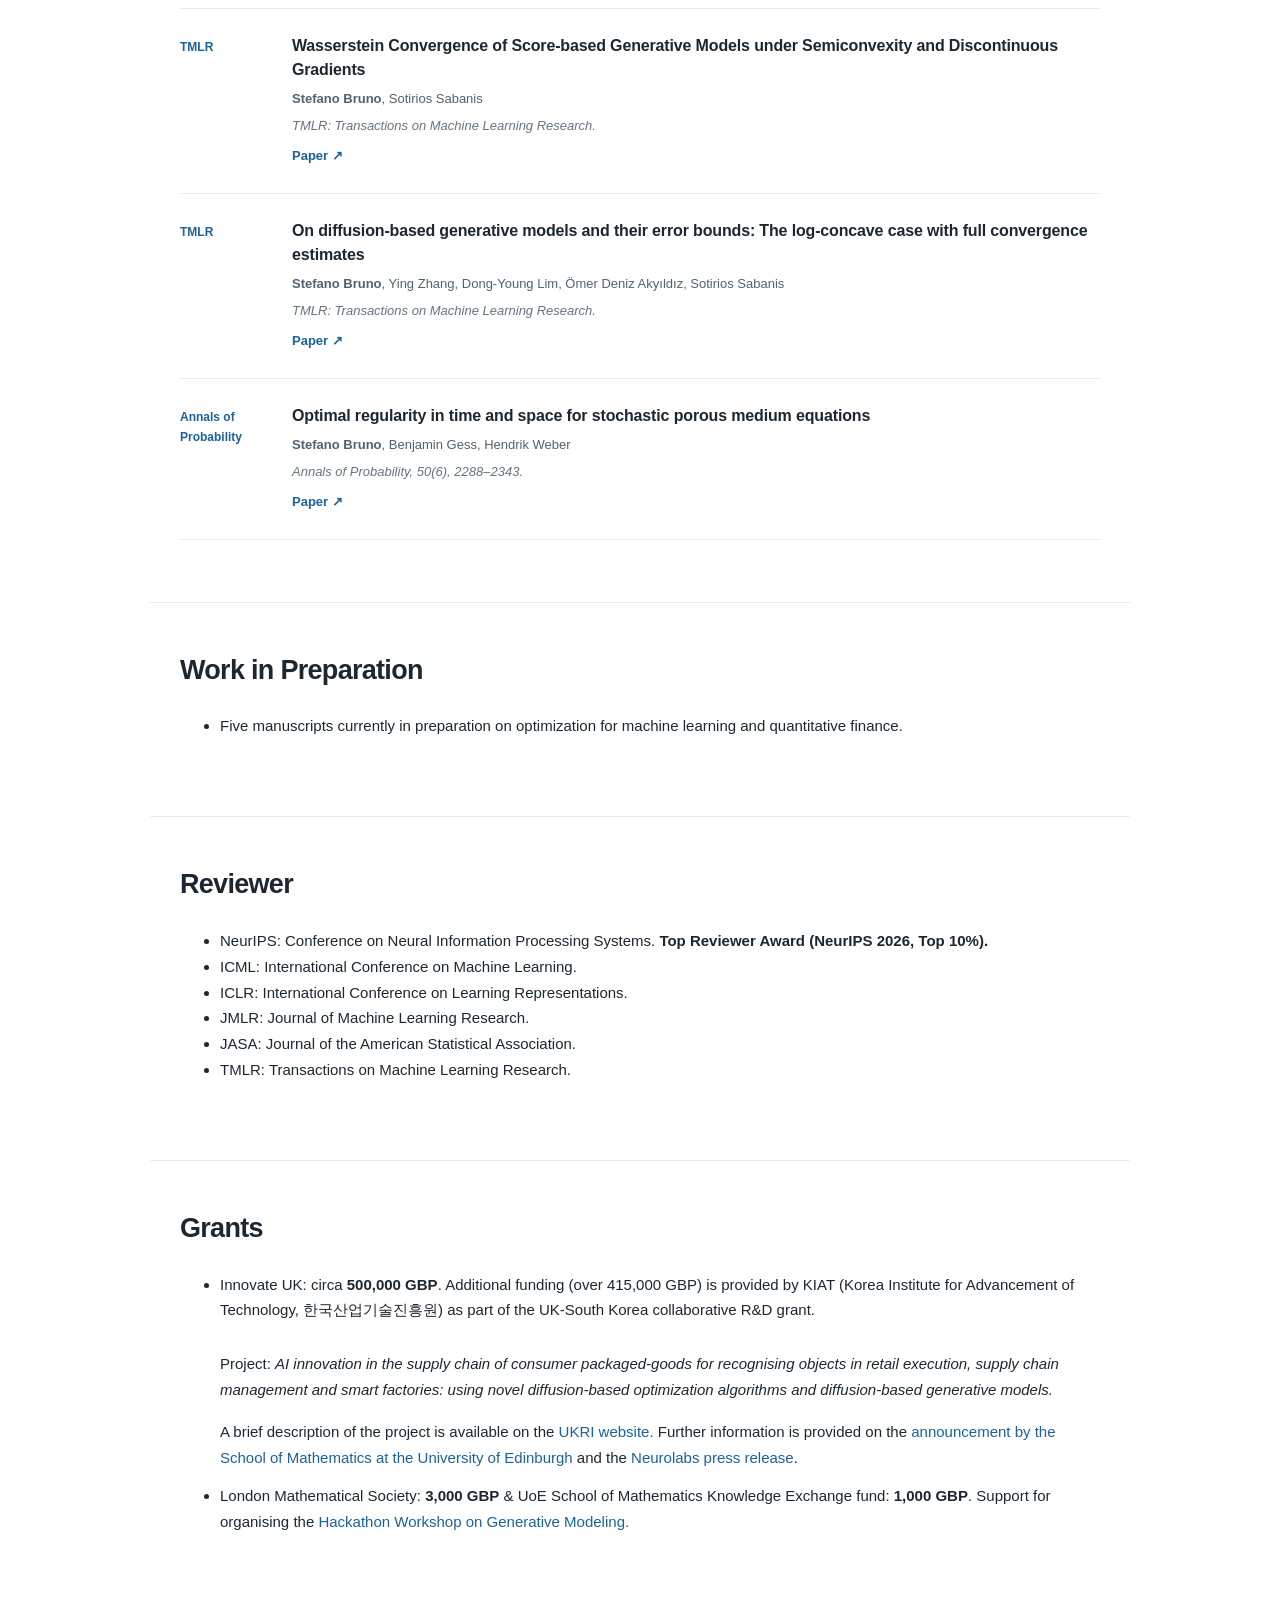
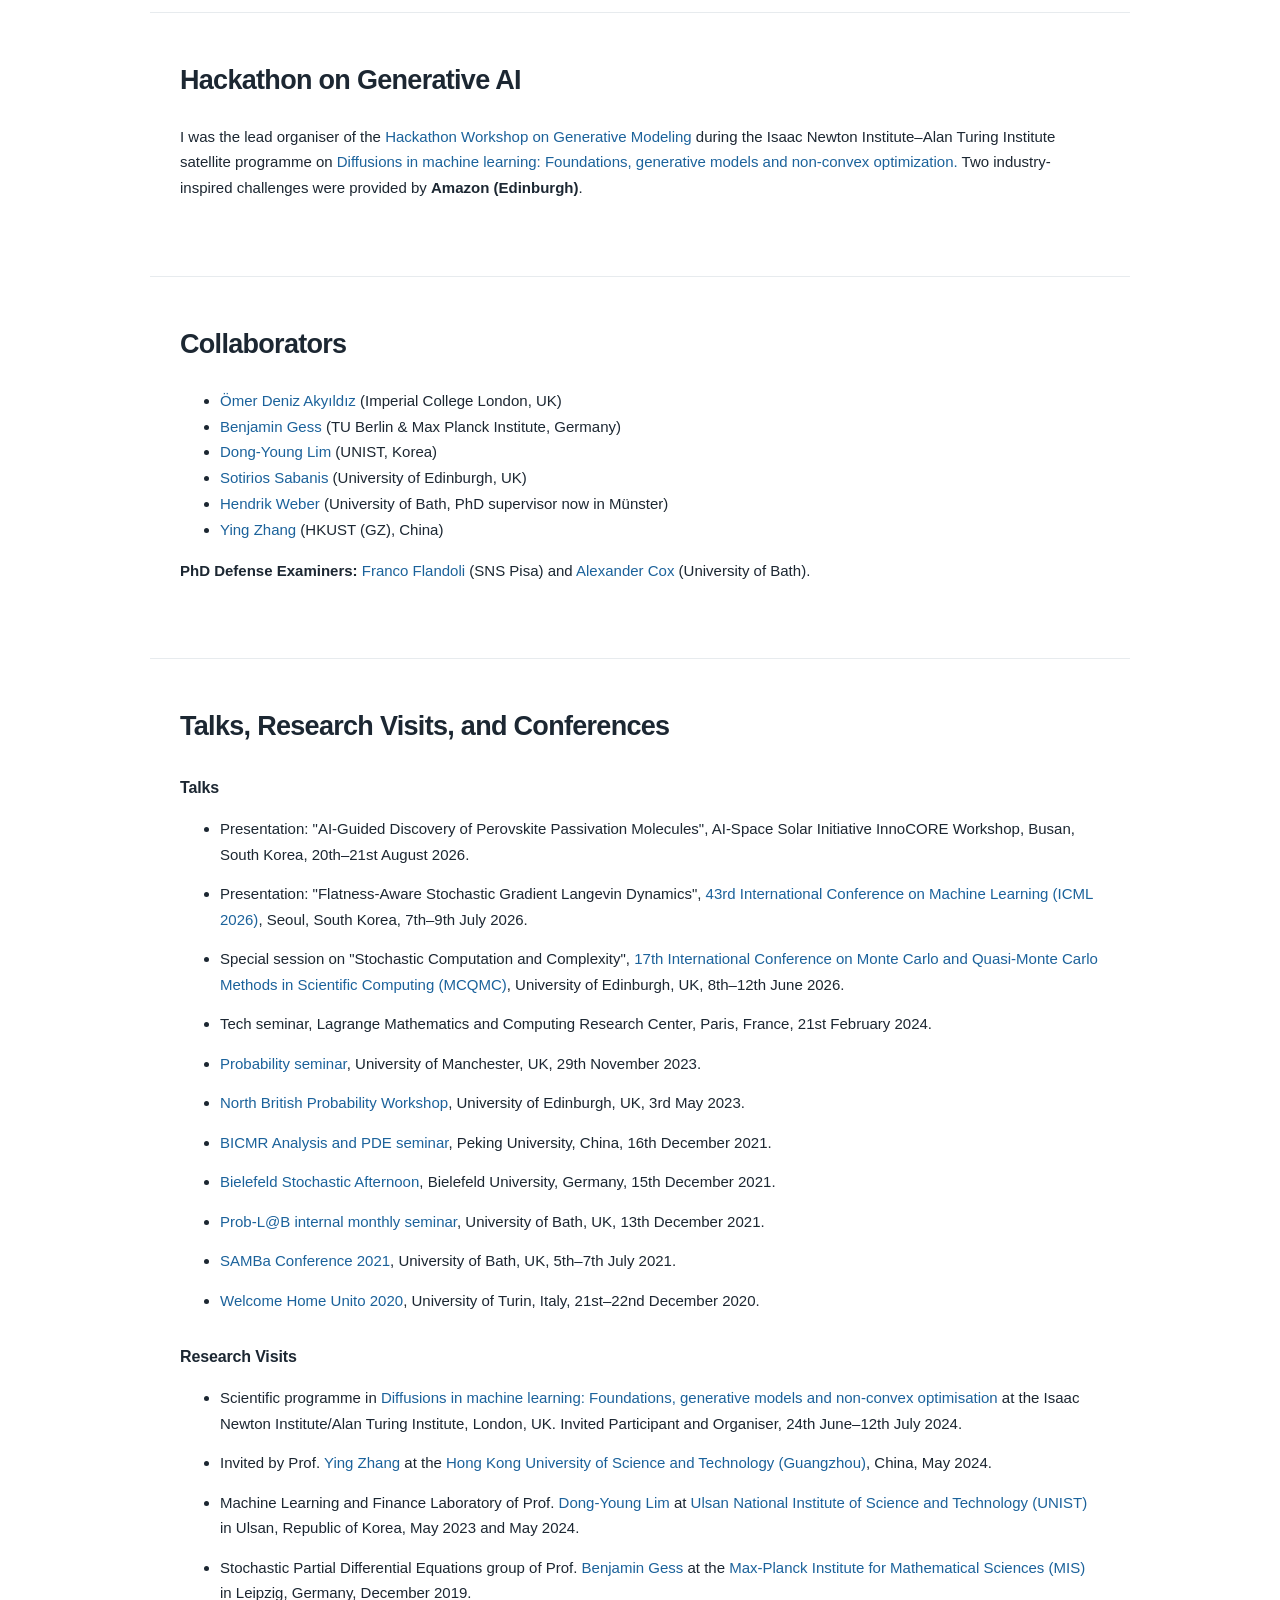
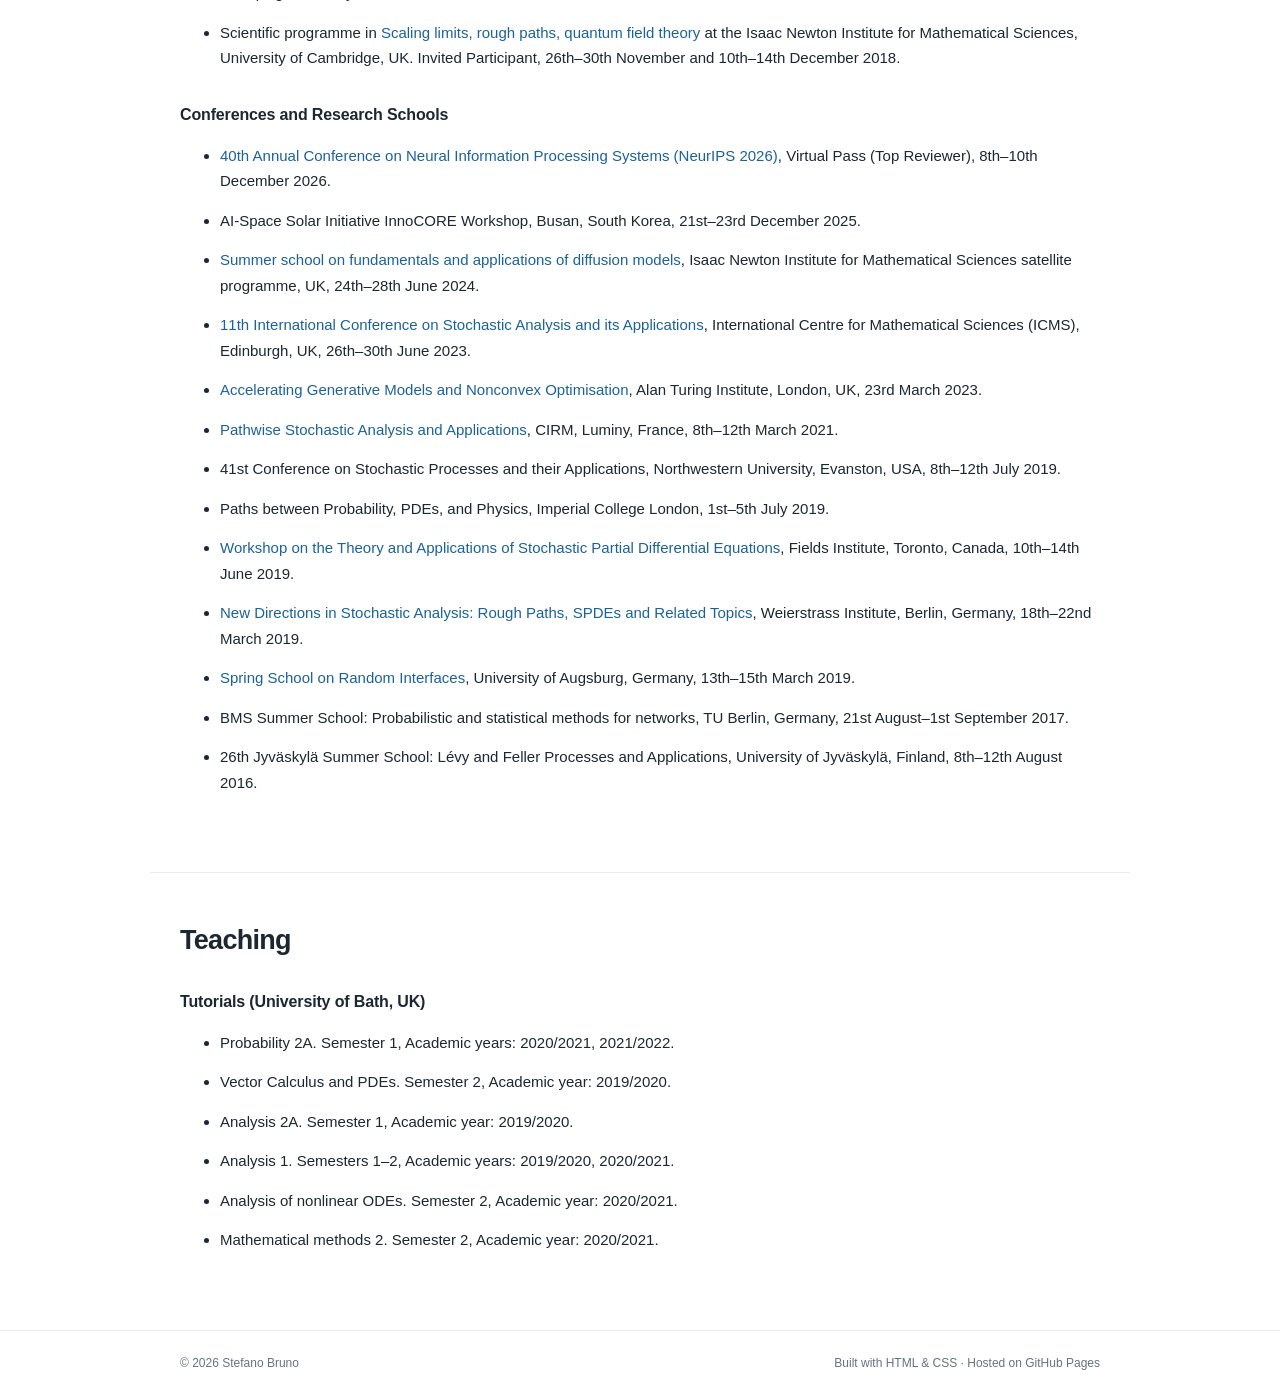
==== commit 5b108464: "Remove note about journal ranking in index.html Removed note about Annals of Probability being a top" ====
--- a/index.html
+++ b/index.html
@@ -134,13 +134,13 @@
      <div><h3>Flatness-Aware Stochastic Gradient Langevin Dynamics</h3><p class="authors"><strong>Stefano Bruno*</strong>, Youngsik Hwang*, Jaehyeon An, Sotirios Sabanis, Dong-Young Lim</p><p class="venue">ICML 2026: International Conference on Machine Learning.  <br> <span style="font-style: normal;"> Published in </span> Proceedings of the 43rd International Conference on Machine Learning.</p>
         <div class="pub-links"><a href="https://proceedings.mlr.press/v306/bruno26a.html" rel="noopener" target="_blank">Paper ↗</a><a href="https://github.com/youngsikhwang/Flatness-aware-SGLD" rel="noopener" target="_blank">Code ↗</a></div></div>
     </article>
-      <article class="publication"><div class="pub-meta">TMLR</div><div><h3>Wasserstein Convergence of Score-based Generative Models under Semiconvexity and Discontinuous Gradients</h3><p class="authors"><strong>Stefano Bruno</strong>, Sotirios Sabanis</p><p class="venue">TMLR: Transactions on Machine Learning Research.</p><div class="pub-links"><a href="https://openreview.net/forum?id=vS9iVRB7XF" rel="noopener" target="_blank">Paper ↗</a></div></div></article>
-      <article class="publication"><div class="pub-meta">TMLR</div><div><h3>On diffusion-based generative models and their error bounds: The log-concave case with full convergence estimates</h3><p class="authors"><strong>Stefano Bruno</strong>, Ying Zhang, Dong-Young Lim, Ömer Deniz Akyıldız, Sotirios Sabanis</p><p class="venue">TMLR: Transactions on Machine Learning Research.</p><div class="pub-links"><a href="https://openreview.net/forum?id=zjxKrb4ehr" rel="noopener" target="_blank">Paper ↗</a></div></div></article>
+      <article class="publication"><div class="pub-meta">TMLR</div><div><h3>Wasserstein Convergence of Score-based Generative Models under Semiconvexity and Discontinuous Gradients</h3><p class="authors"><strong>Stefano Bruno</strong>, Sotirios Sabanis</p><p class="venue">TMLR: Transactions on Machine Learning Research.</p><div class="pub-links"><a href="https://openreview.net/pdf?id=vS9iVRB7XF" rel="noopener" target="_blank">Paper ↗</a></div></div></article>
+      <article class="publication"><div class="pub-meta">TMLR</div><div><h3>On diffusion-based generative models and their error bounds: The log-concave case with full convergence estimates</h3><p class="authors"><strong>Stefano Bruno</strong>, Ying Zhang, Dong-Young Lim, Ömer Deniz Akyıldız, Sotirios Sabanis</p><p class="venue">TMLR: Transactions on Machine Learning Research.</p><div class="pub-links"><a href="https://openreview.net/pdf?id=zjxKrb4ehr" rel="noopener" target="_blank">Paper ↗</a></div></div></article>
       <article class="publication"><div class="pub-meta">Annals of Probability </div><div><h3>Optimal regularity in time and space for stochastic porous medium equations</h3><p class="authors"><strong>Stefano Bruno</strong>, Benjamin Gess, Hendrik Weber</p><p class="venue">Annals of Probability, 50(6), 2288–2343.<br>
-  <span style="font-style: normal;">
+ <!--  <span style="font-style: normal;">
     <span style="color: red; font-weight: bold;">Note for ML:</span>
      Annals of Probability is a <strong>top-tier</strong> journal in Probability Theory.
-  </span>
+  </span> -->
 </p><div class="pub-links"><a href="https://doi.org/10.1214/22-AOP1583" rel="noopener" target="_blank">Paper ↗</a></div></div></article></div></section>
 
 <!-- RESEARCH PIPELINE -->
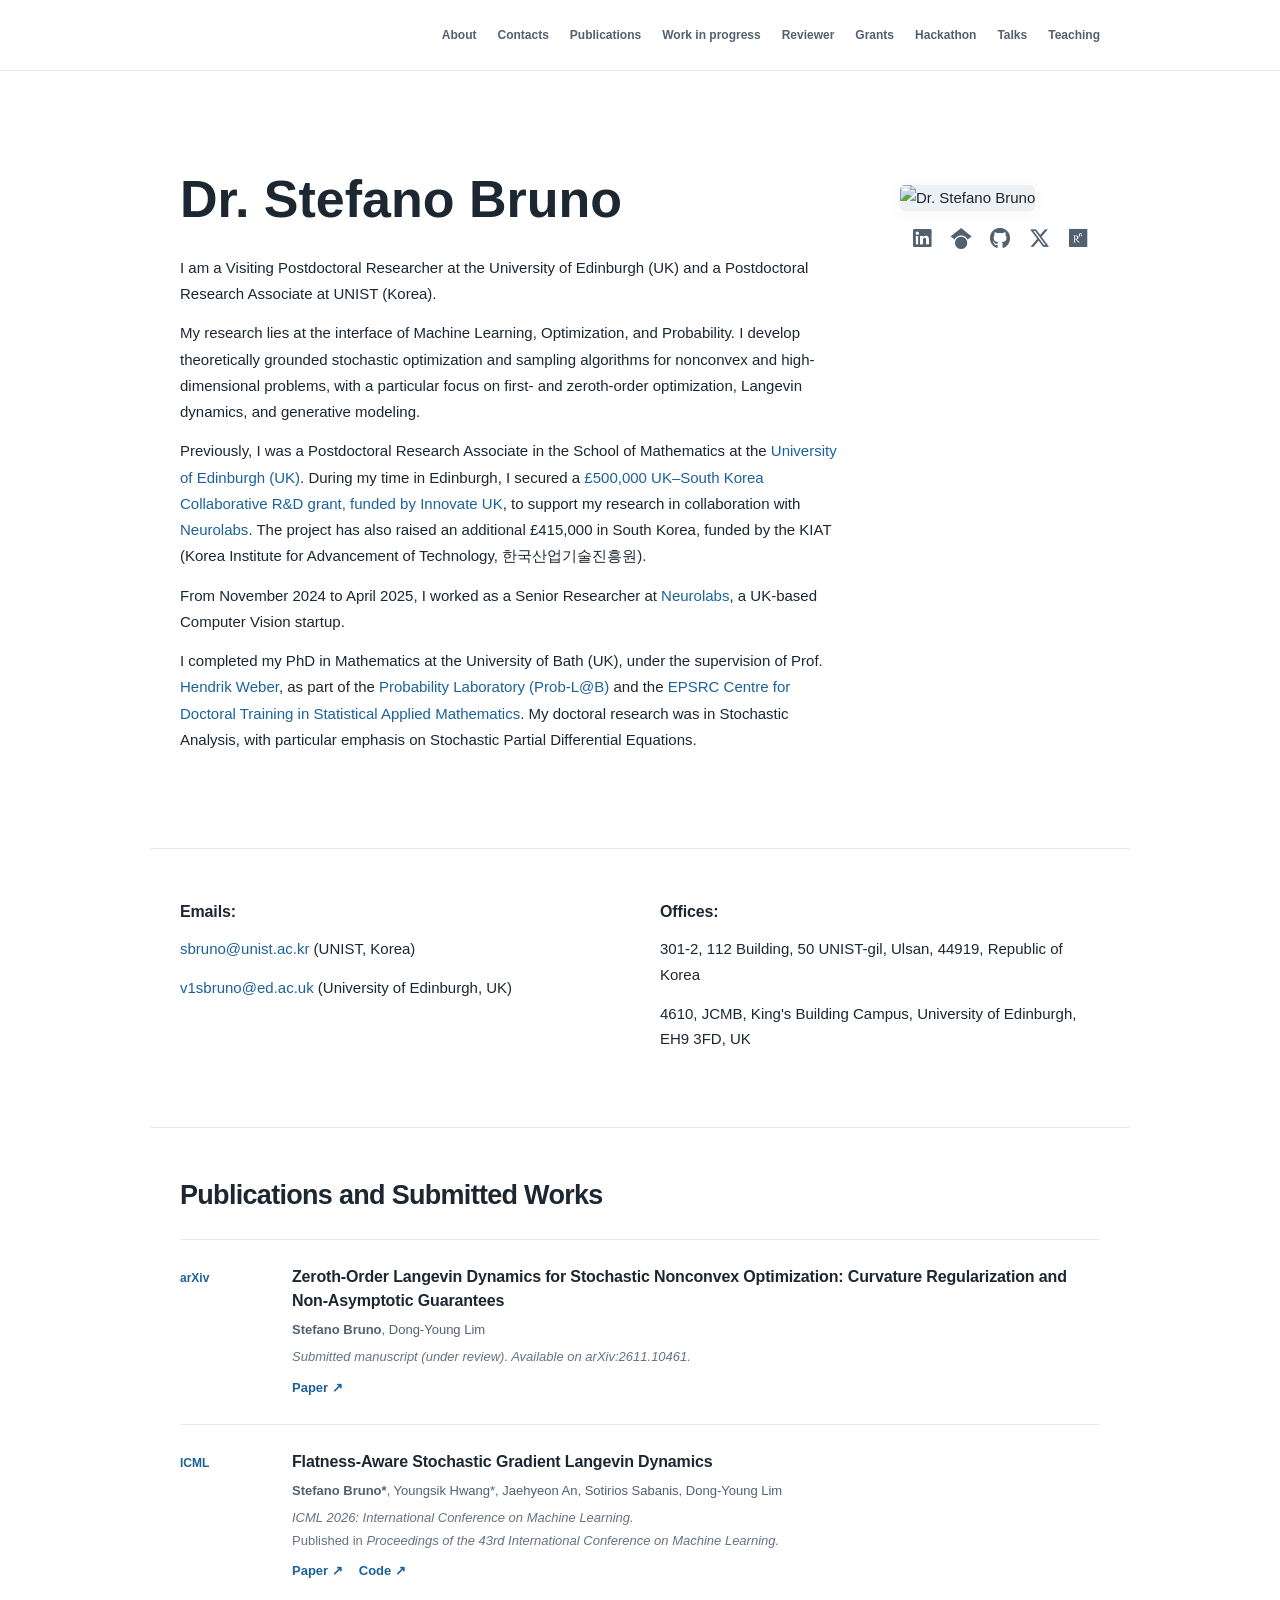
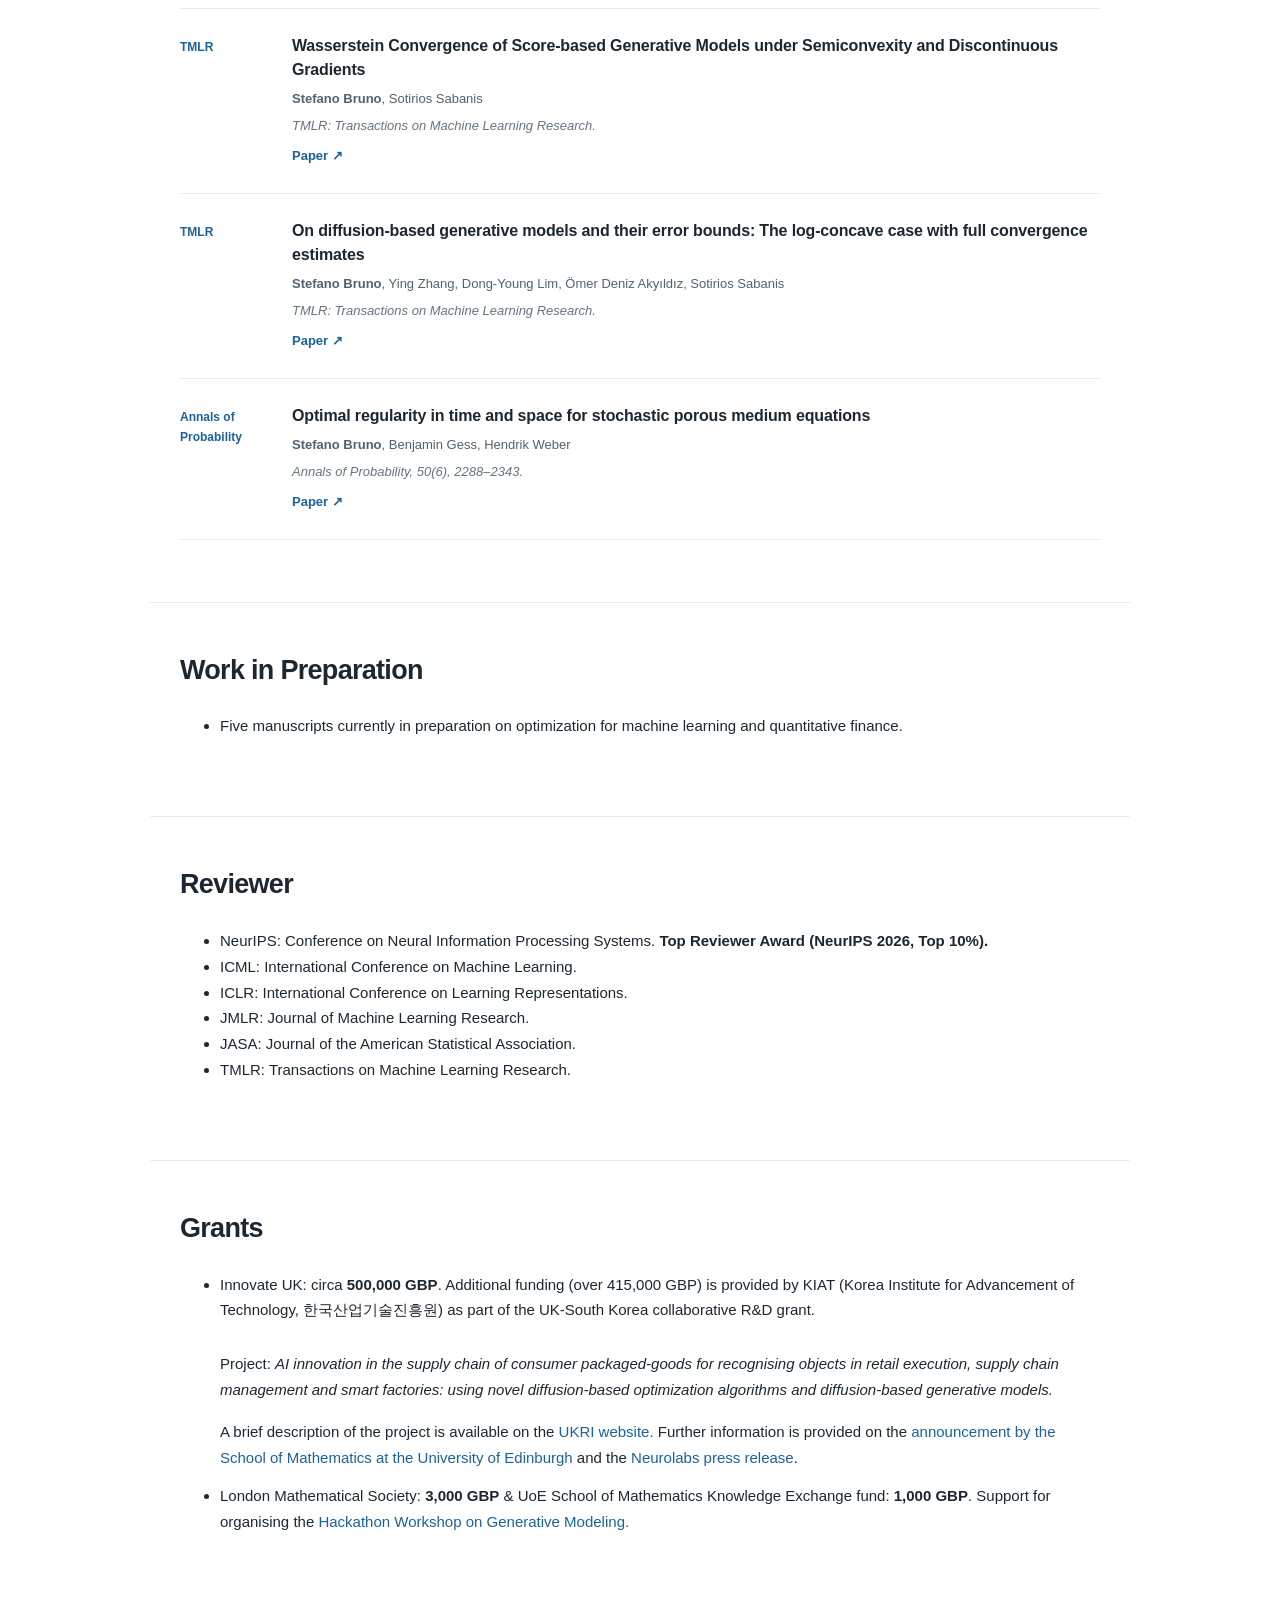
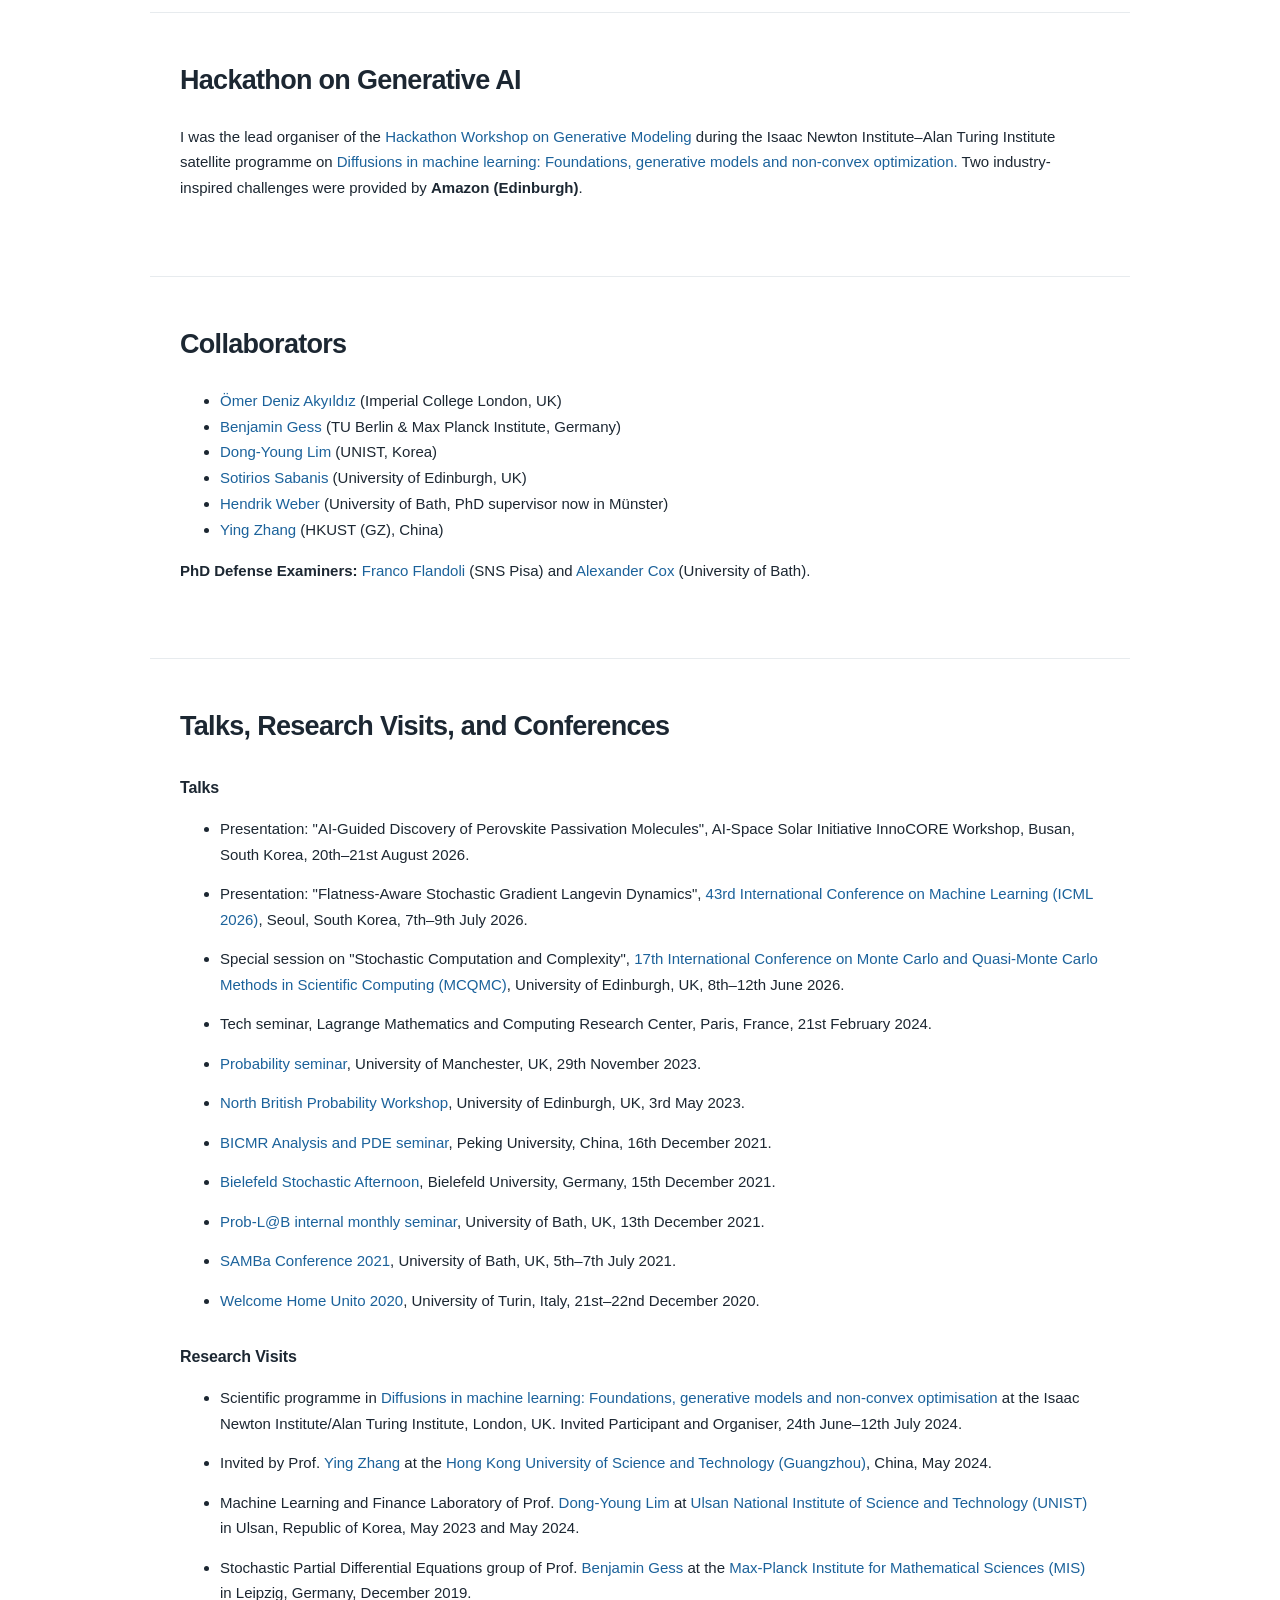
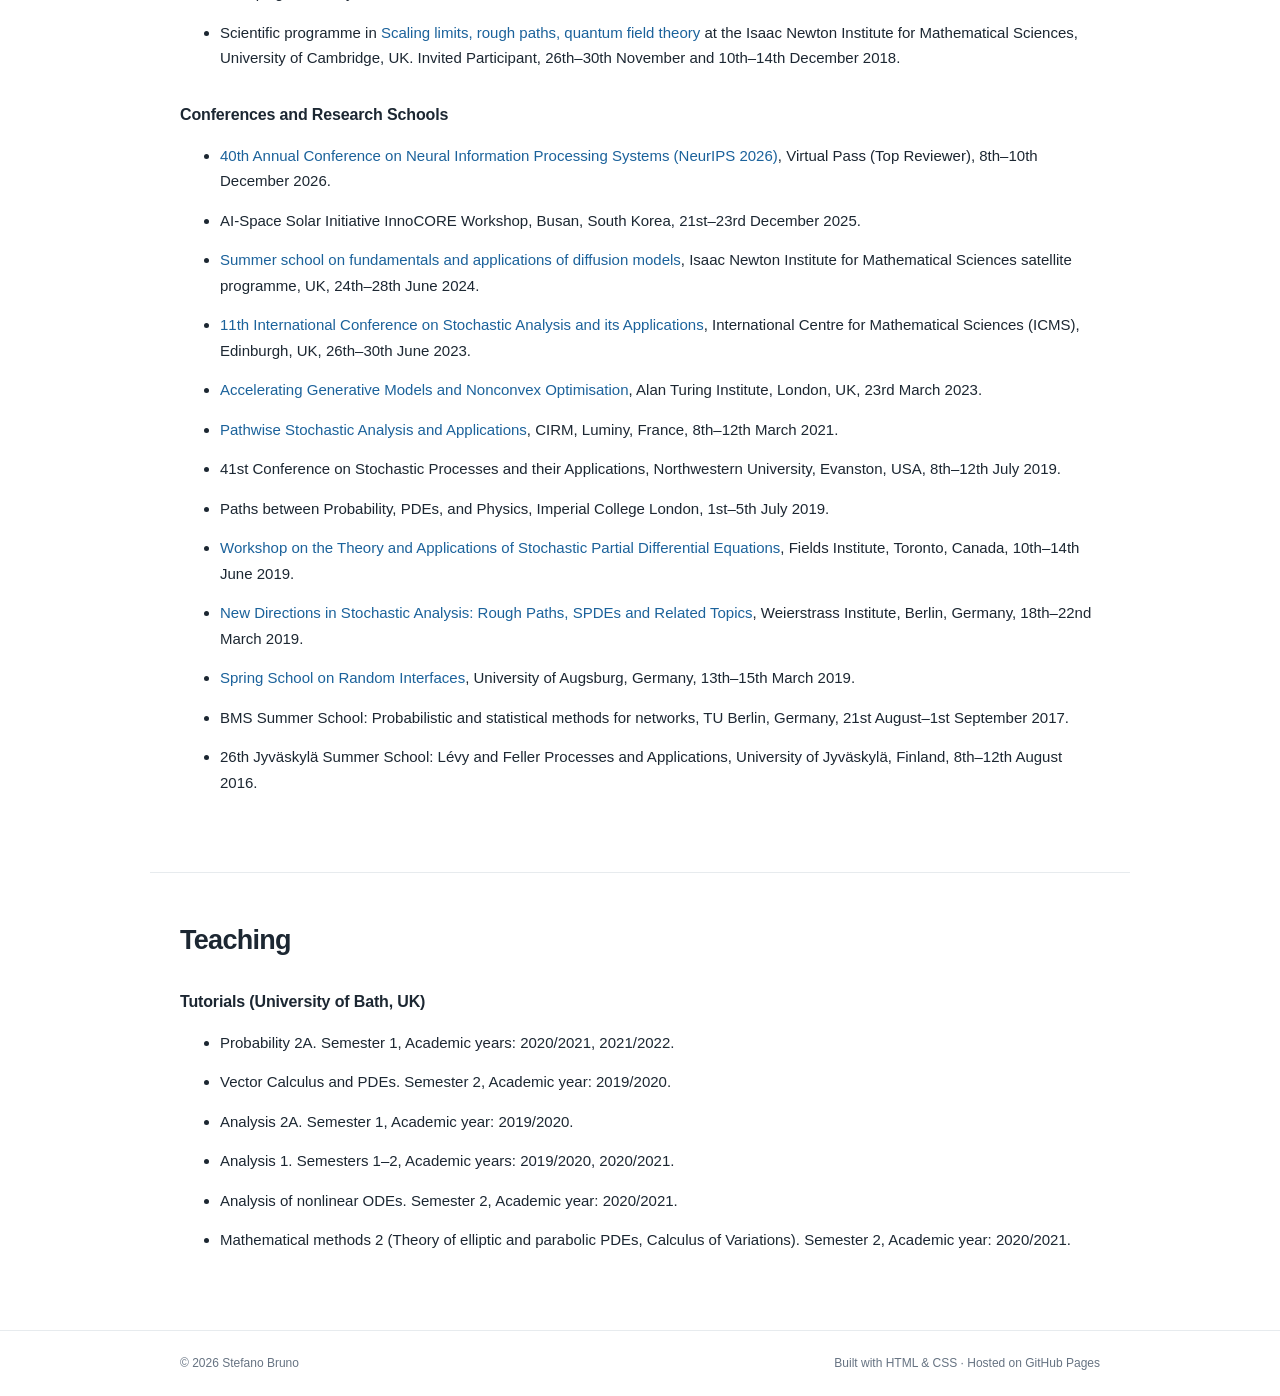
==== commit 2239745e: "Update course description for Mathematical methods 2" ====
--- a/index.html
+++ b/index.html
@@ -694,7 +694,7 @@
     </li>
 
     <li>
-      Mathematical methods 2. Semester 2,
+      Mathematical methods 2 (Theory of elliptic and parabolic PDEs, Calculus of Variations). Semester 2,
       Academic year: 2020/2021.
     </li>
   </ul>
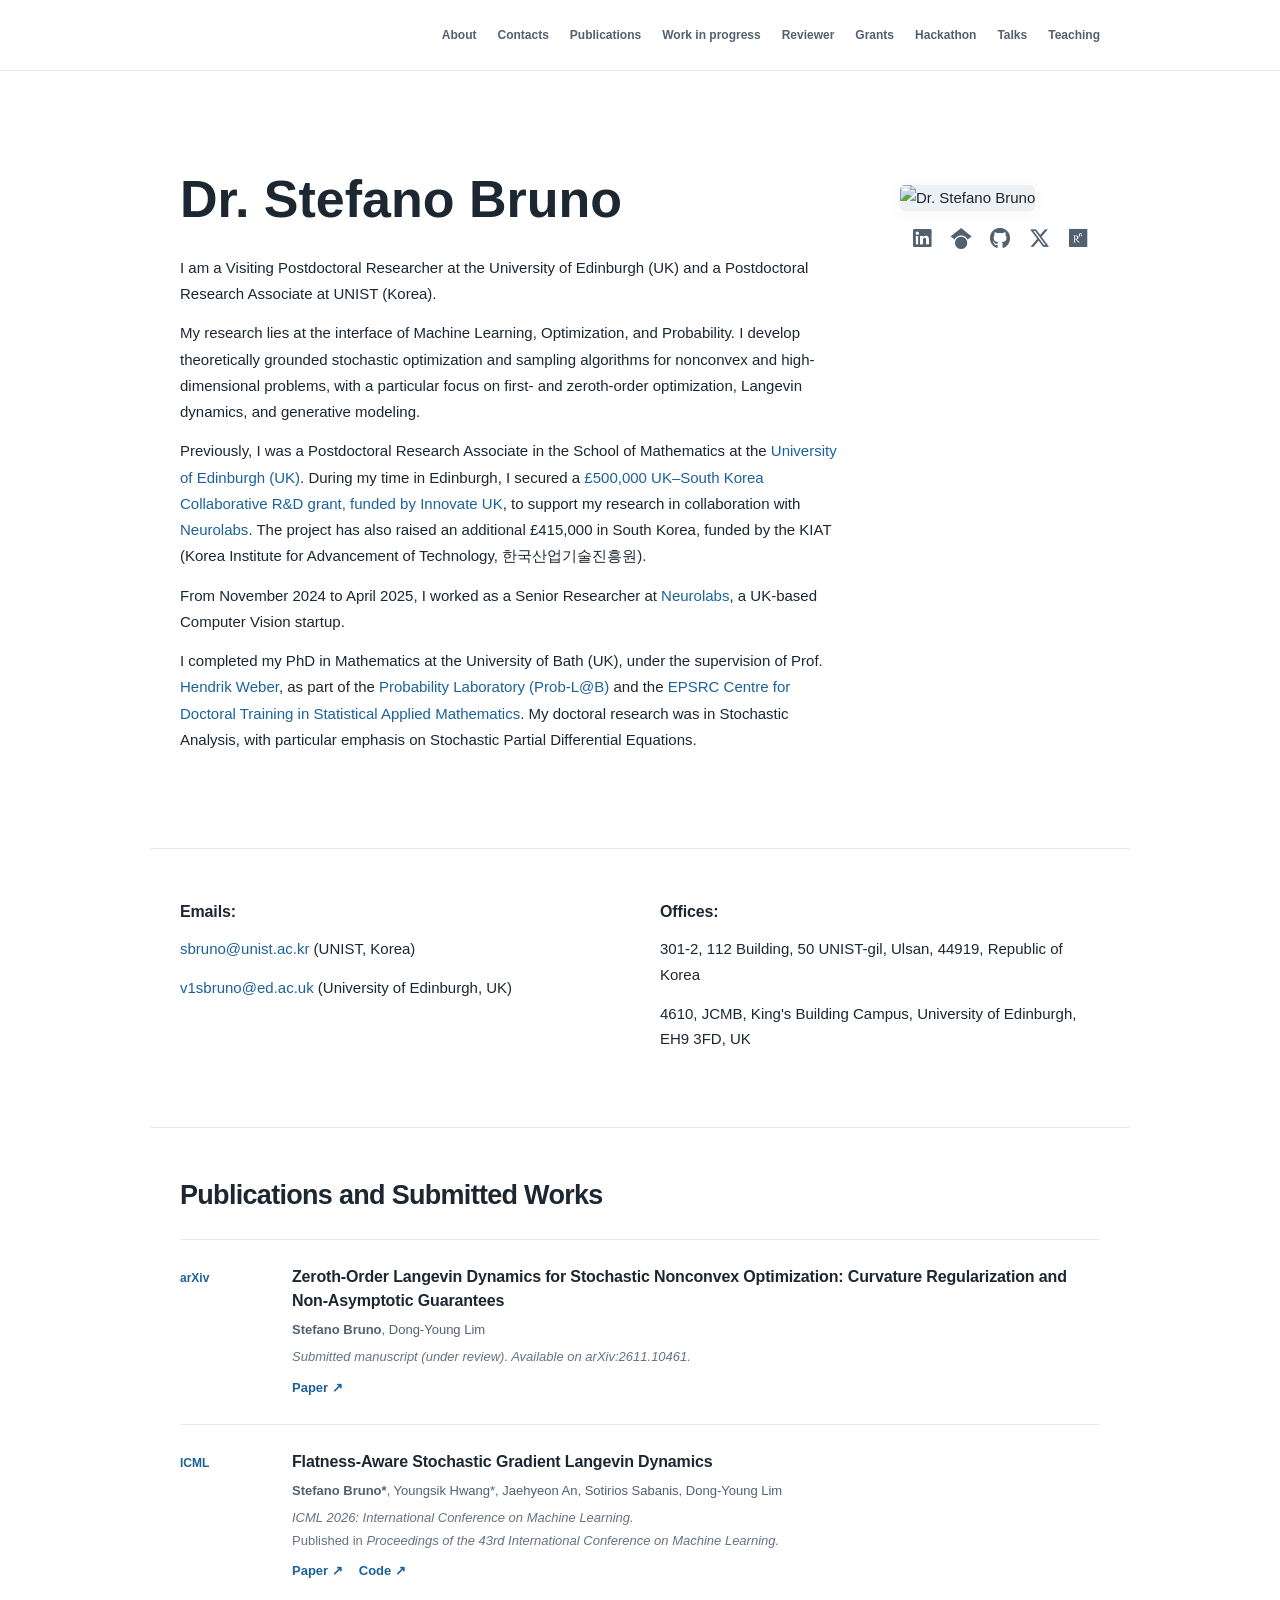
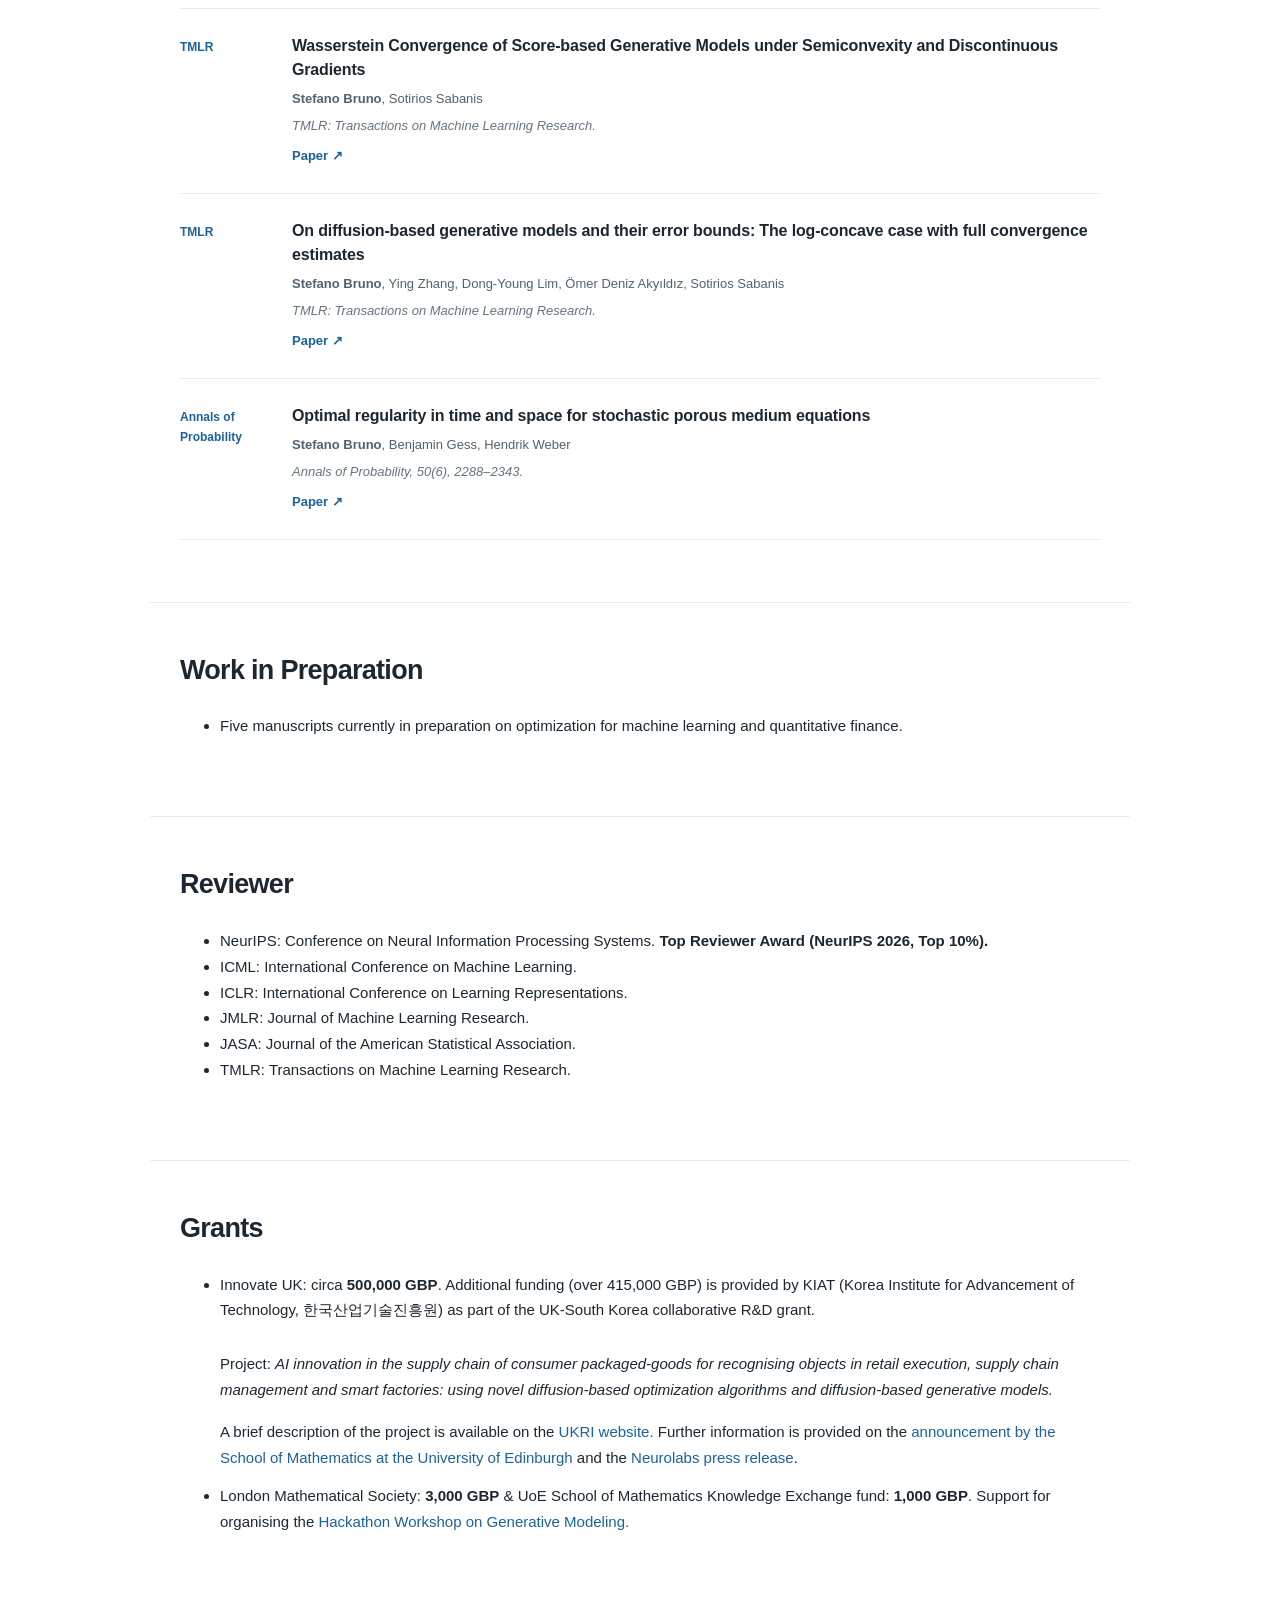
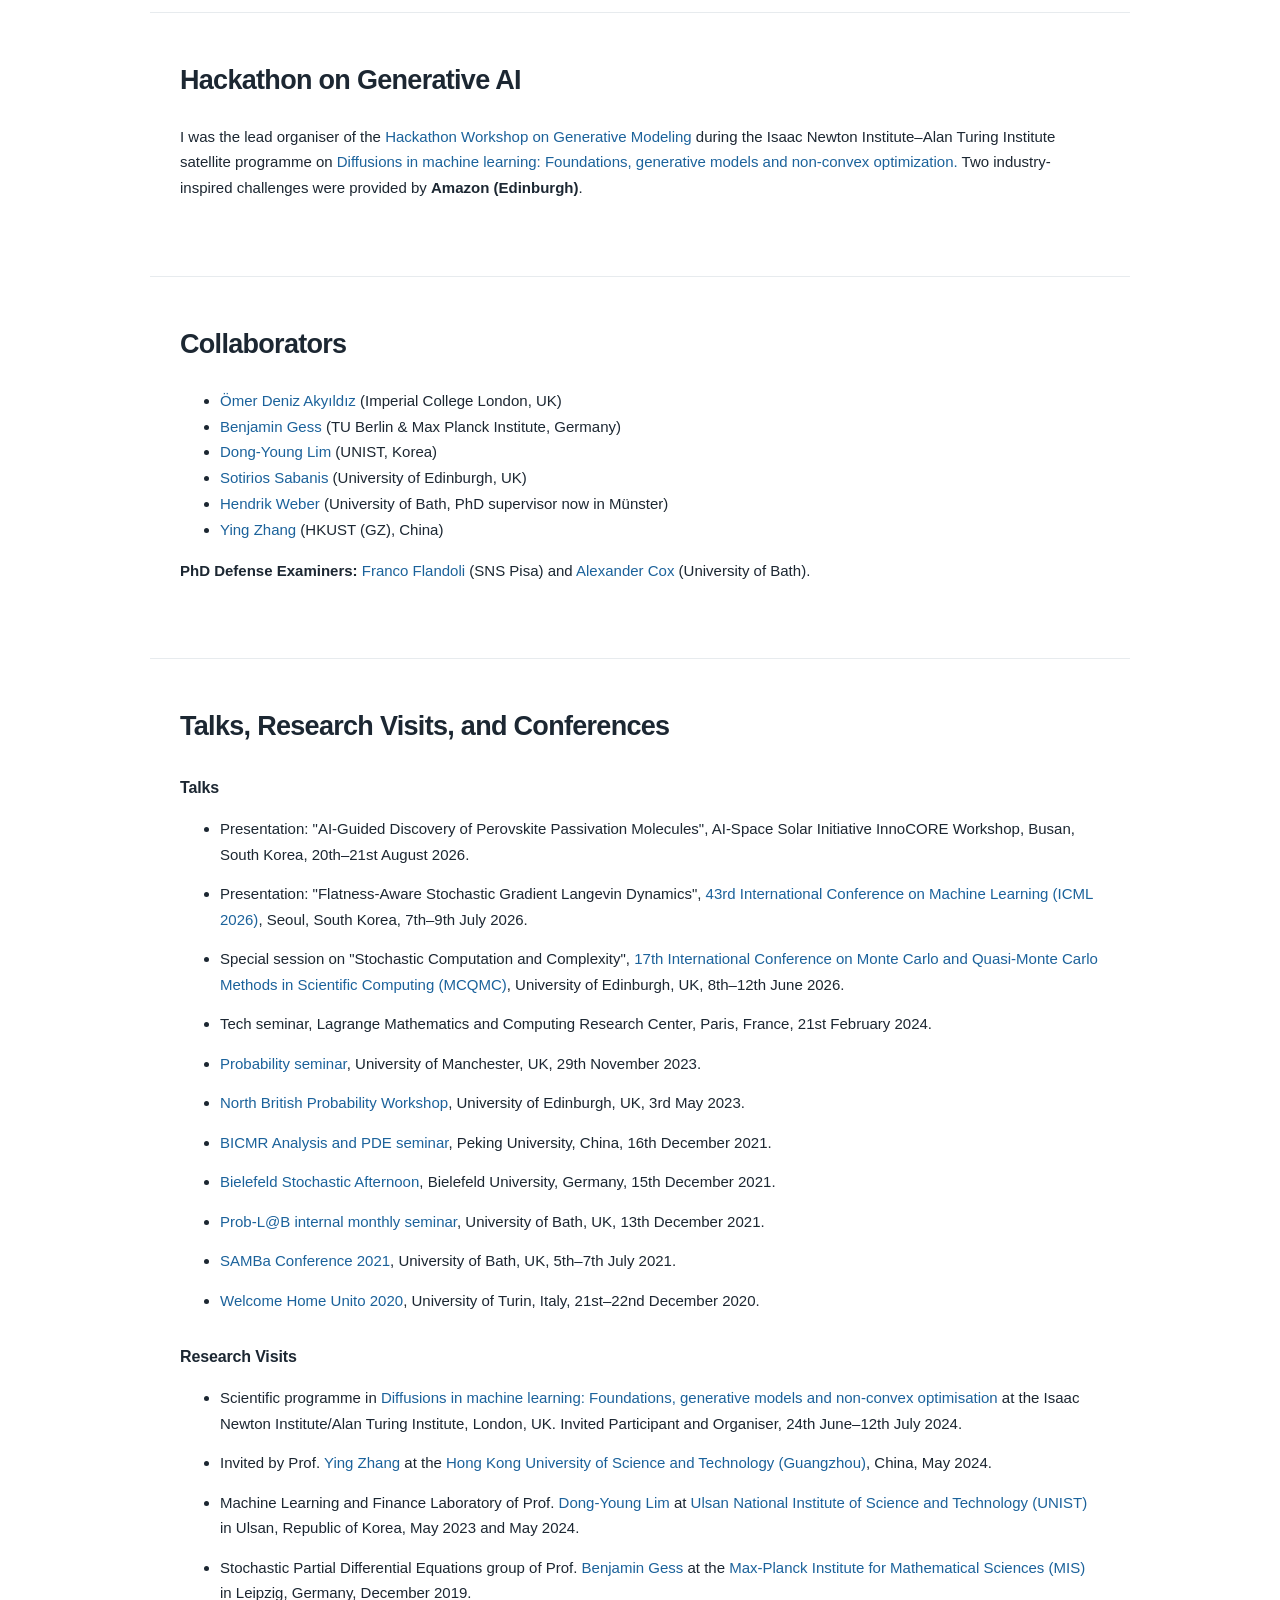
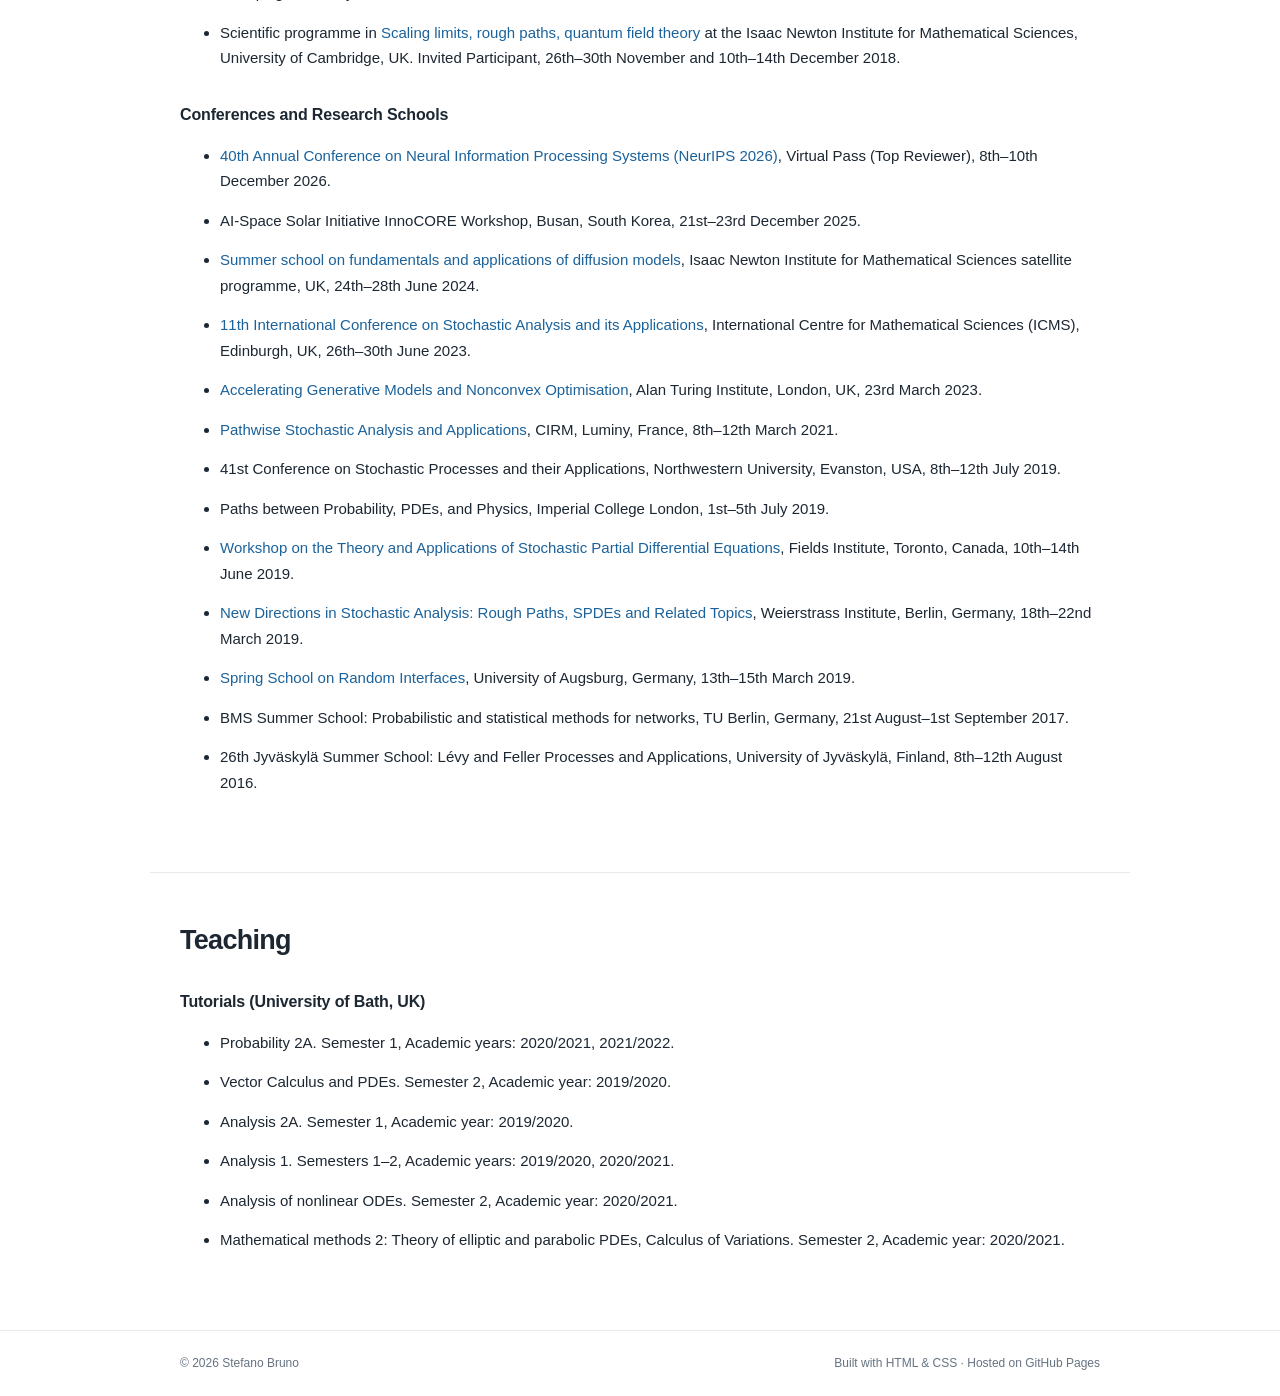
==== commit b1b08929: "Fix formatting of course description in index.html" ====
--- a/index.html
+++ b/index.html
@@ -694,7 +694,7 @@
     </li>
 
     <li>
-      Mathematical methods 2 (Theory of elliptic and parabolic PDEs, Calculus of Variations). Semester 2,
+      Mathematical methods 2: Theory of elliptic and parabolic PDEs, Calculus of Variations. Semester 2,
       Academic year: 2020/2021.
     </li>
   </ul>
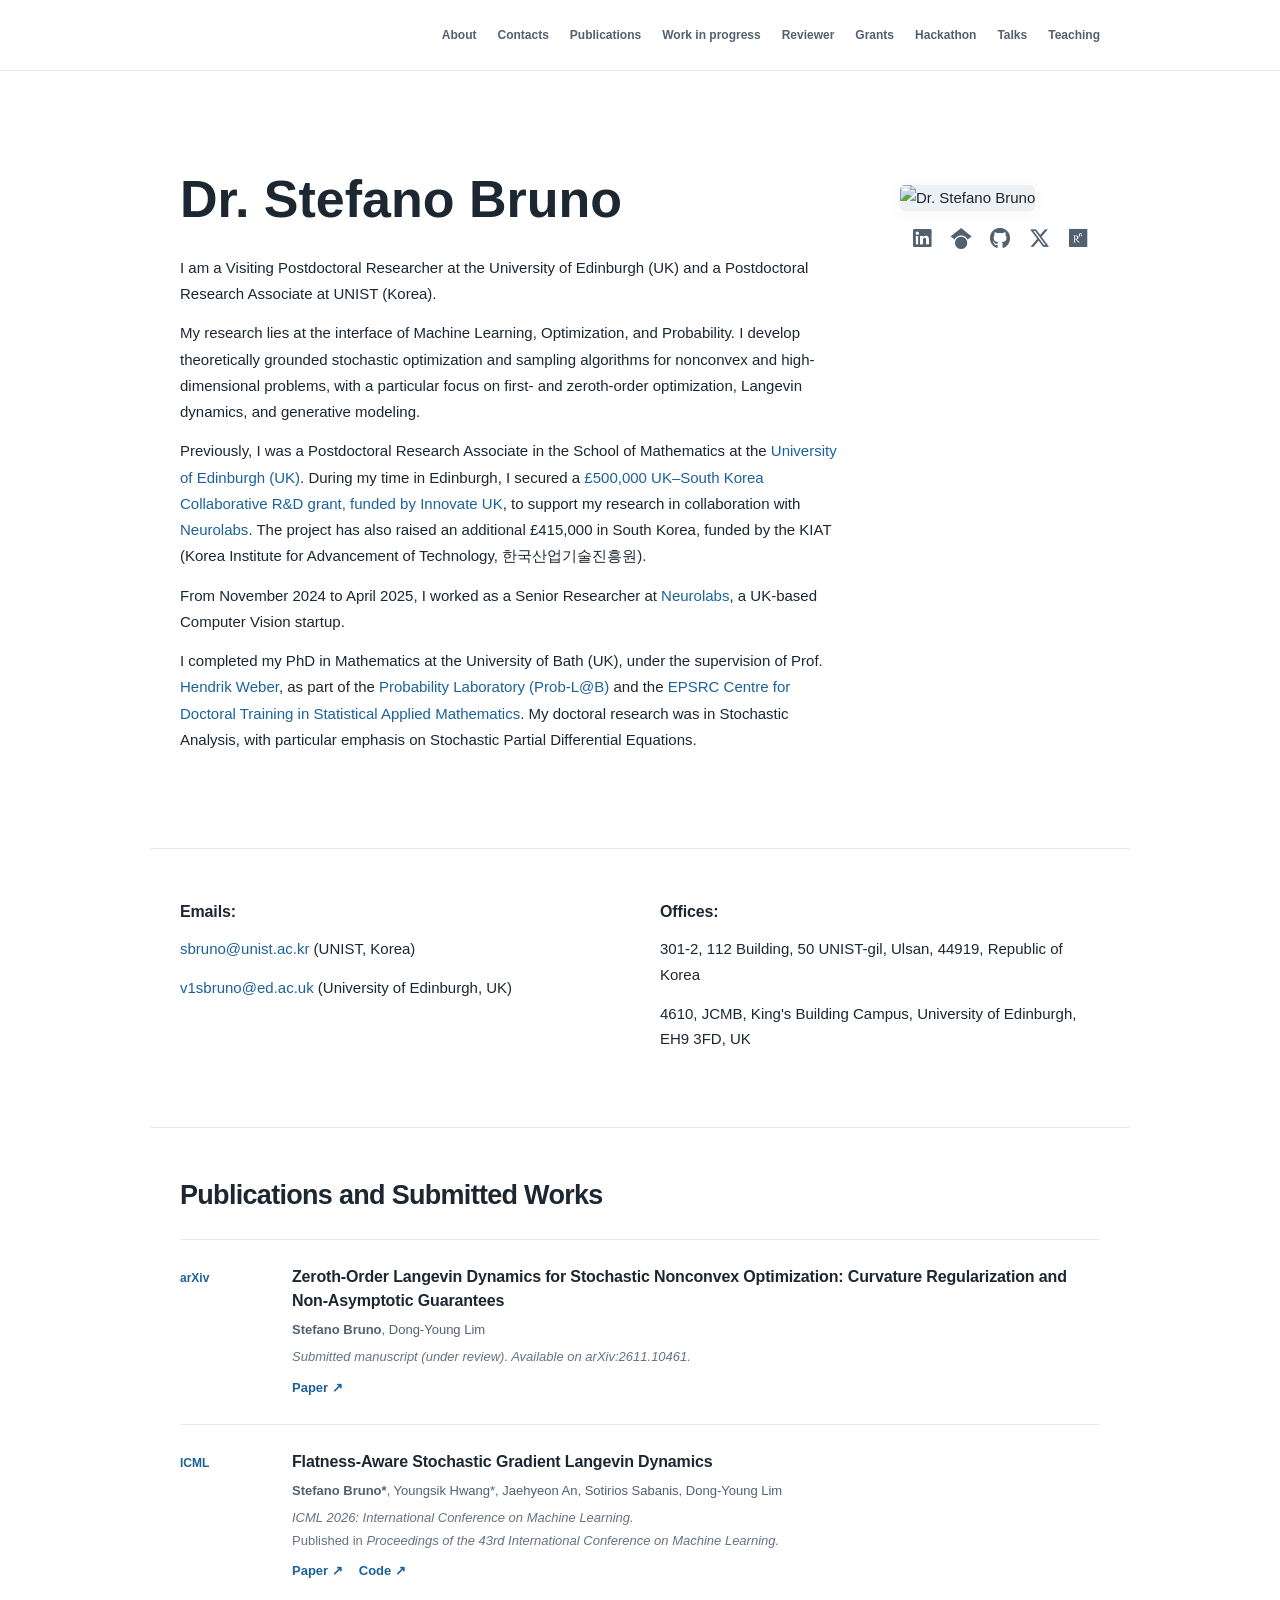
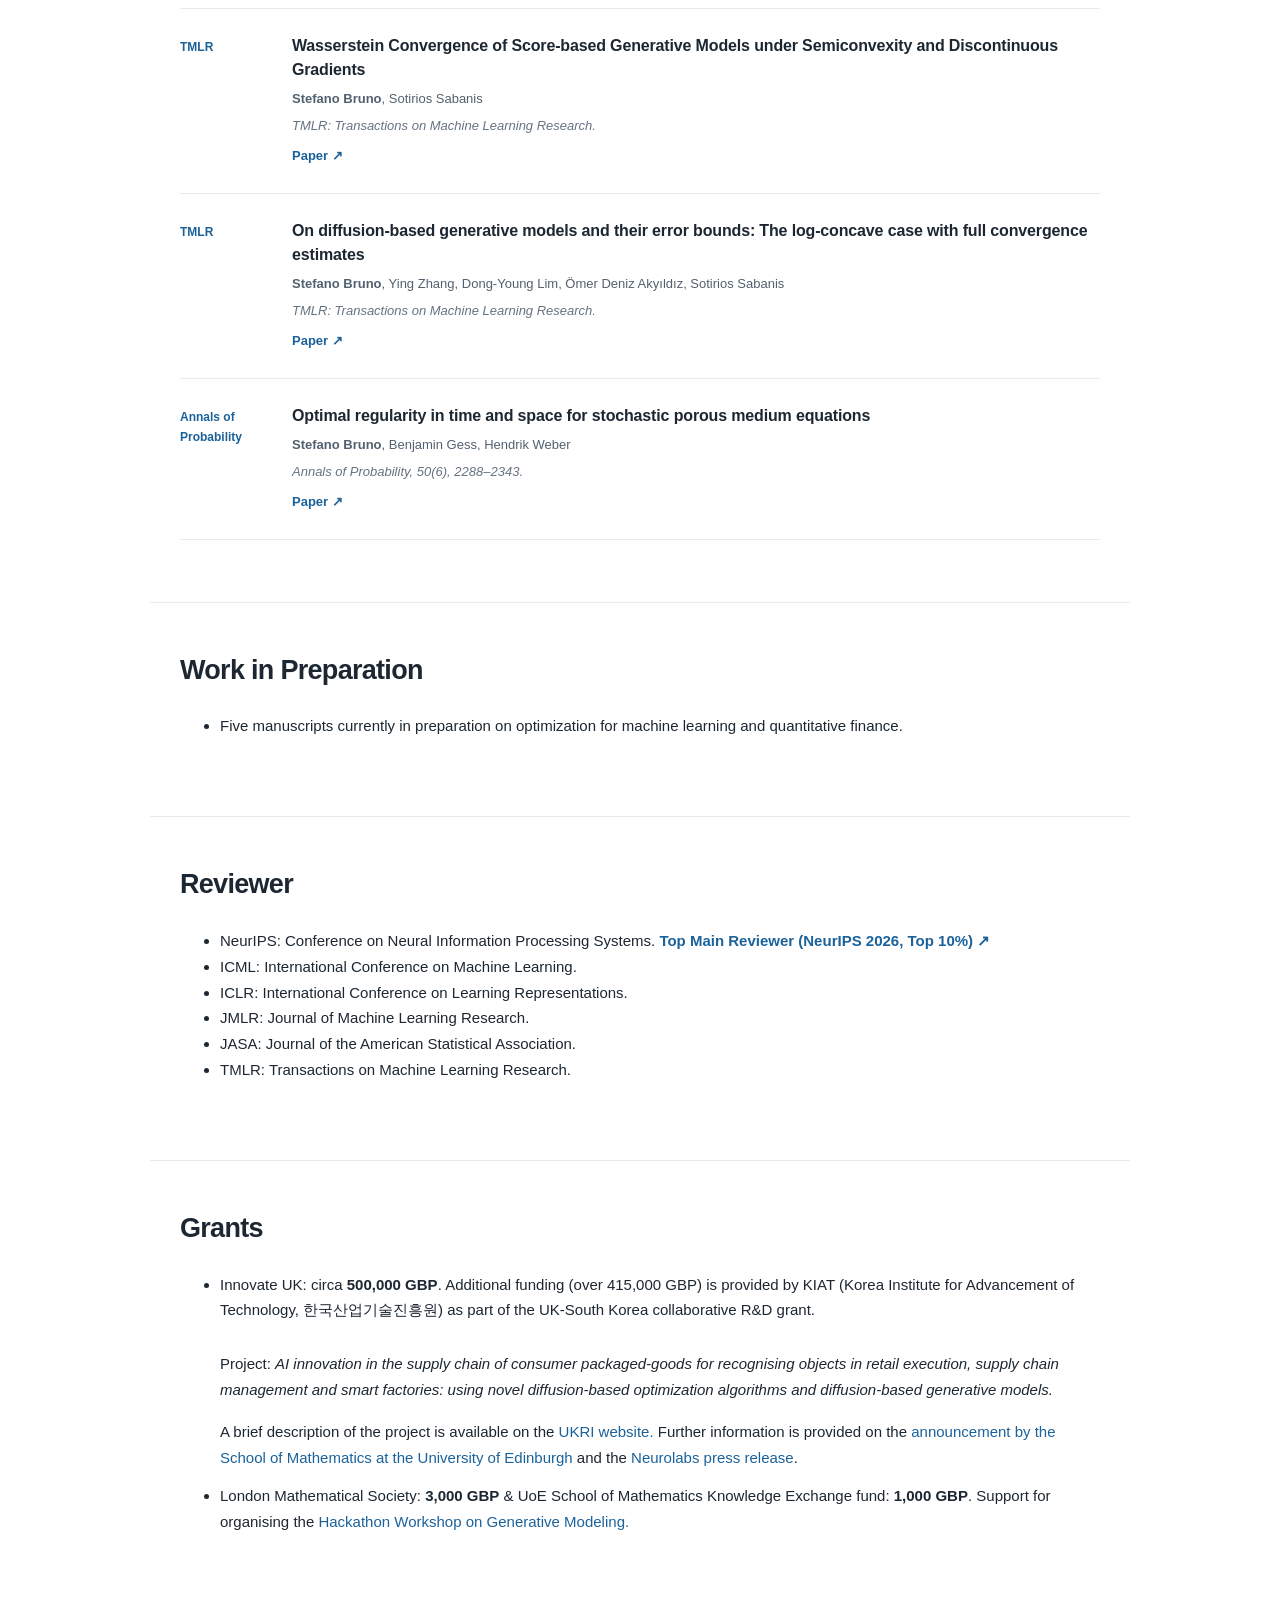
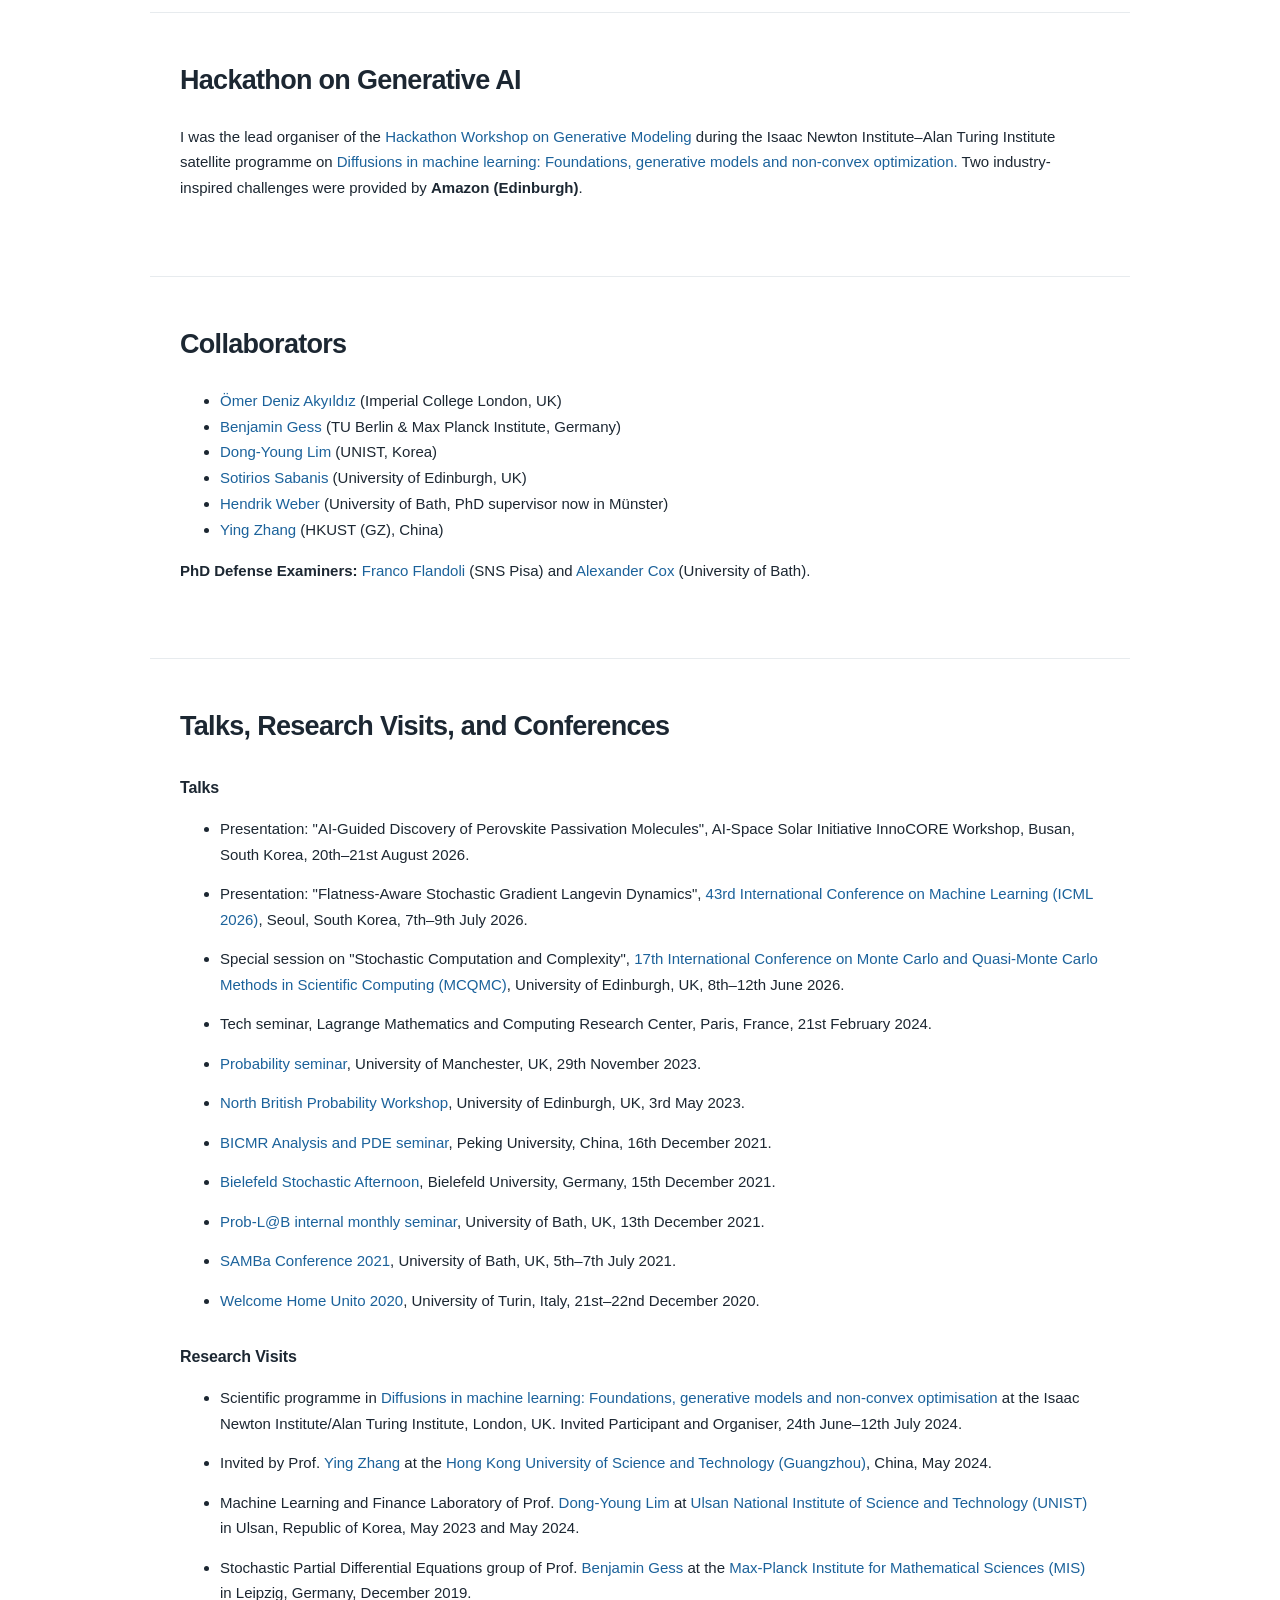
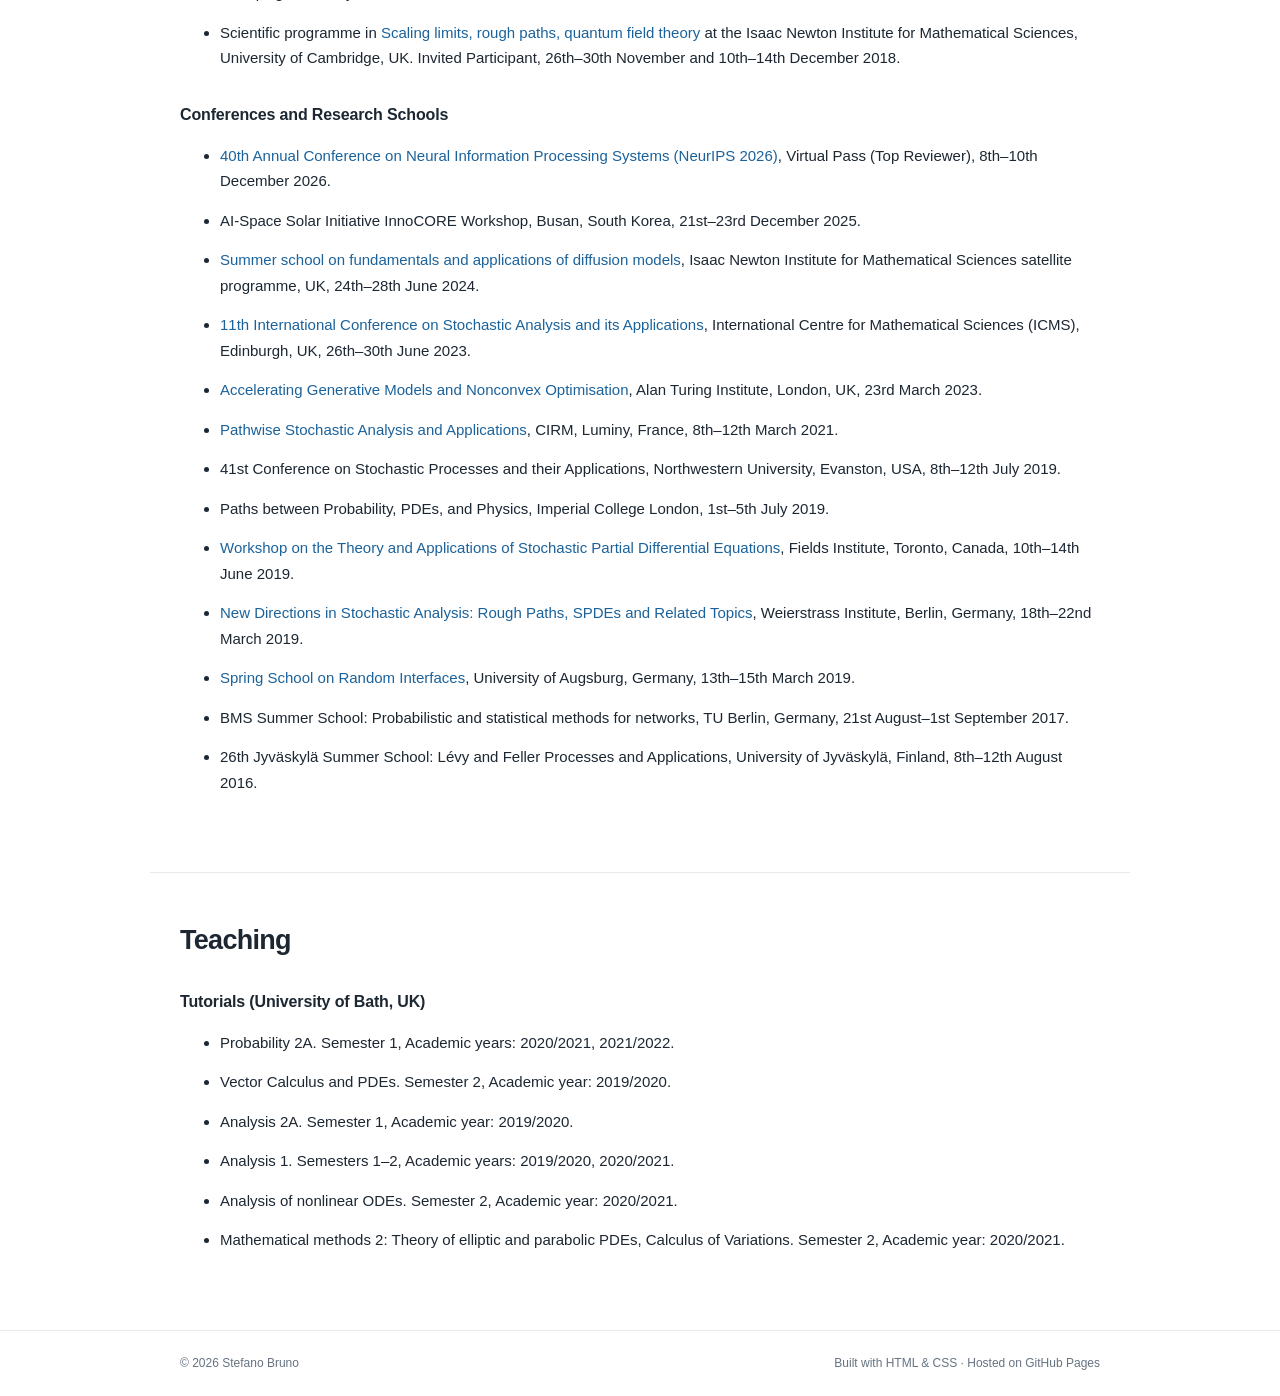
==== commit caf19be7: "Update NeurIPS award link and text format" ====
--- a/index.html
+++ b/index.html
@@ -188,7 +188,11 @@
 
   <ul>
     <li>NeurIPS: Conference on Neural Information Processing Systems.
-      <strong>Top Reviewer Award (NeurIPS 2026, Top 10%).</strong>
+      <strong>  <a href="https://neurips.cc/Conferences/2026/ProgramCommittee"
+       target="_blank"
+       rel="noopener noreferrer">
+      Top Main Reviewer (NeurIPS 2026, Top 10%) ↗
+    </a> </strong>
     </li>
     <li>ICML: International Conference on Machine Learning.</li>
     <li>ICLR: International Conference on Learning Representations.</li>
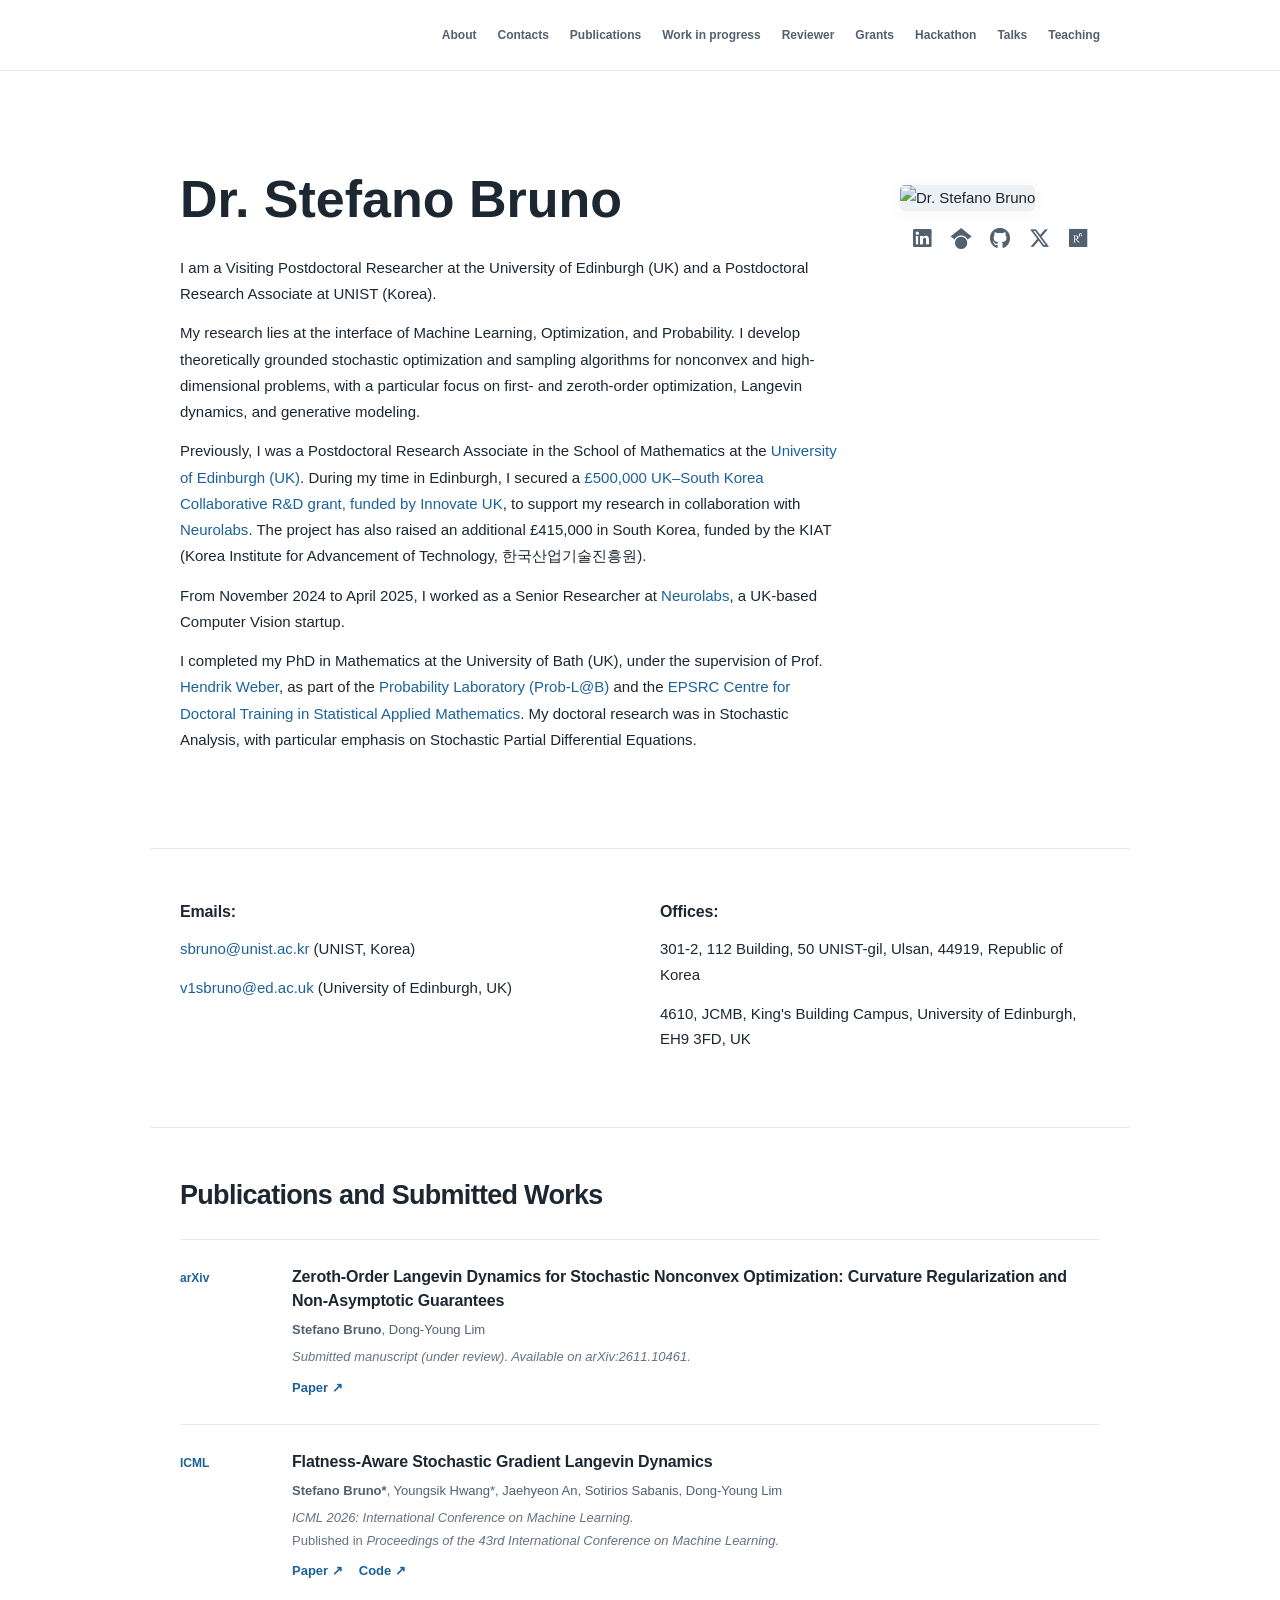
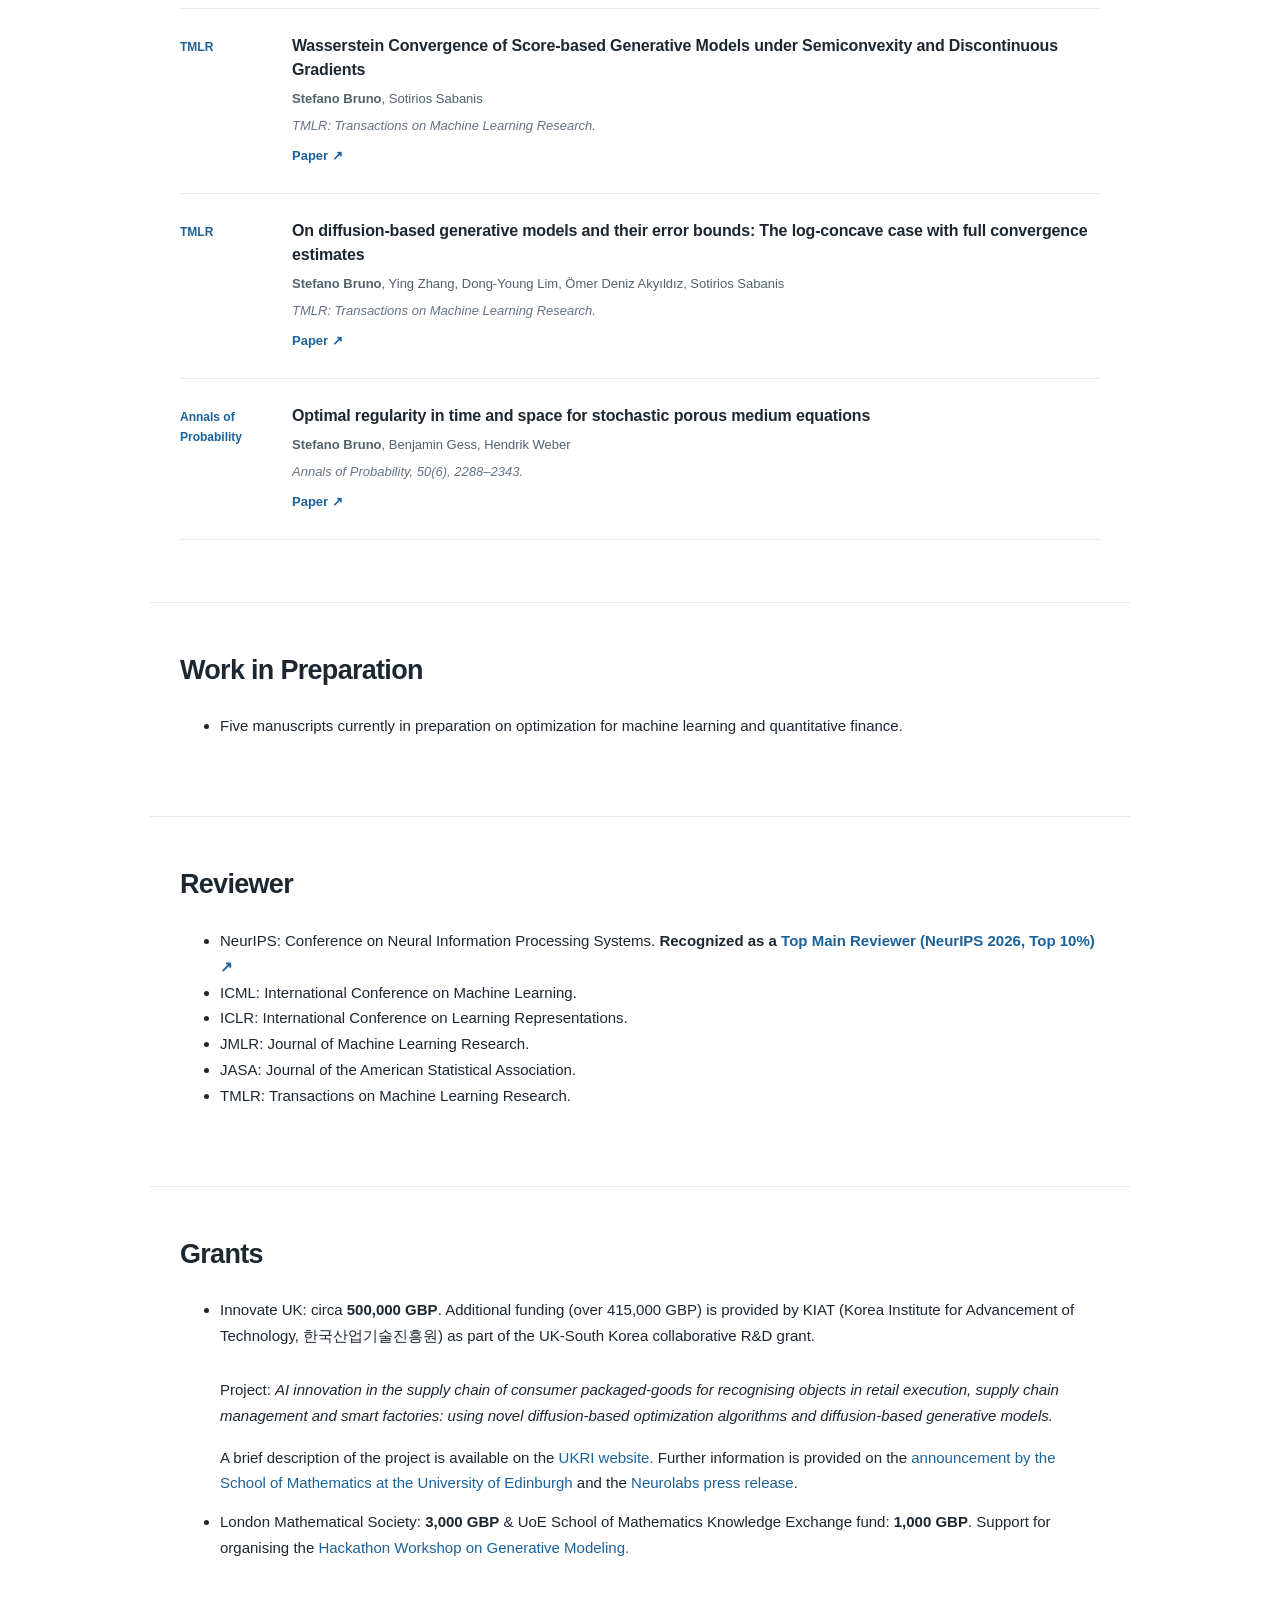
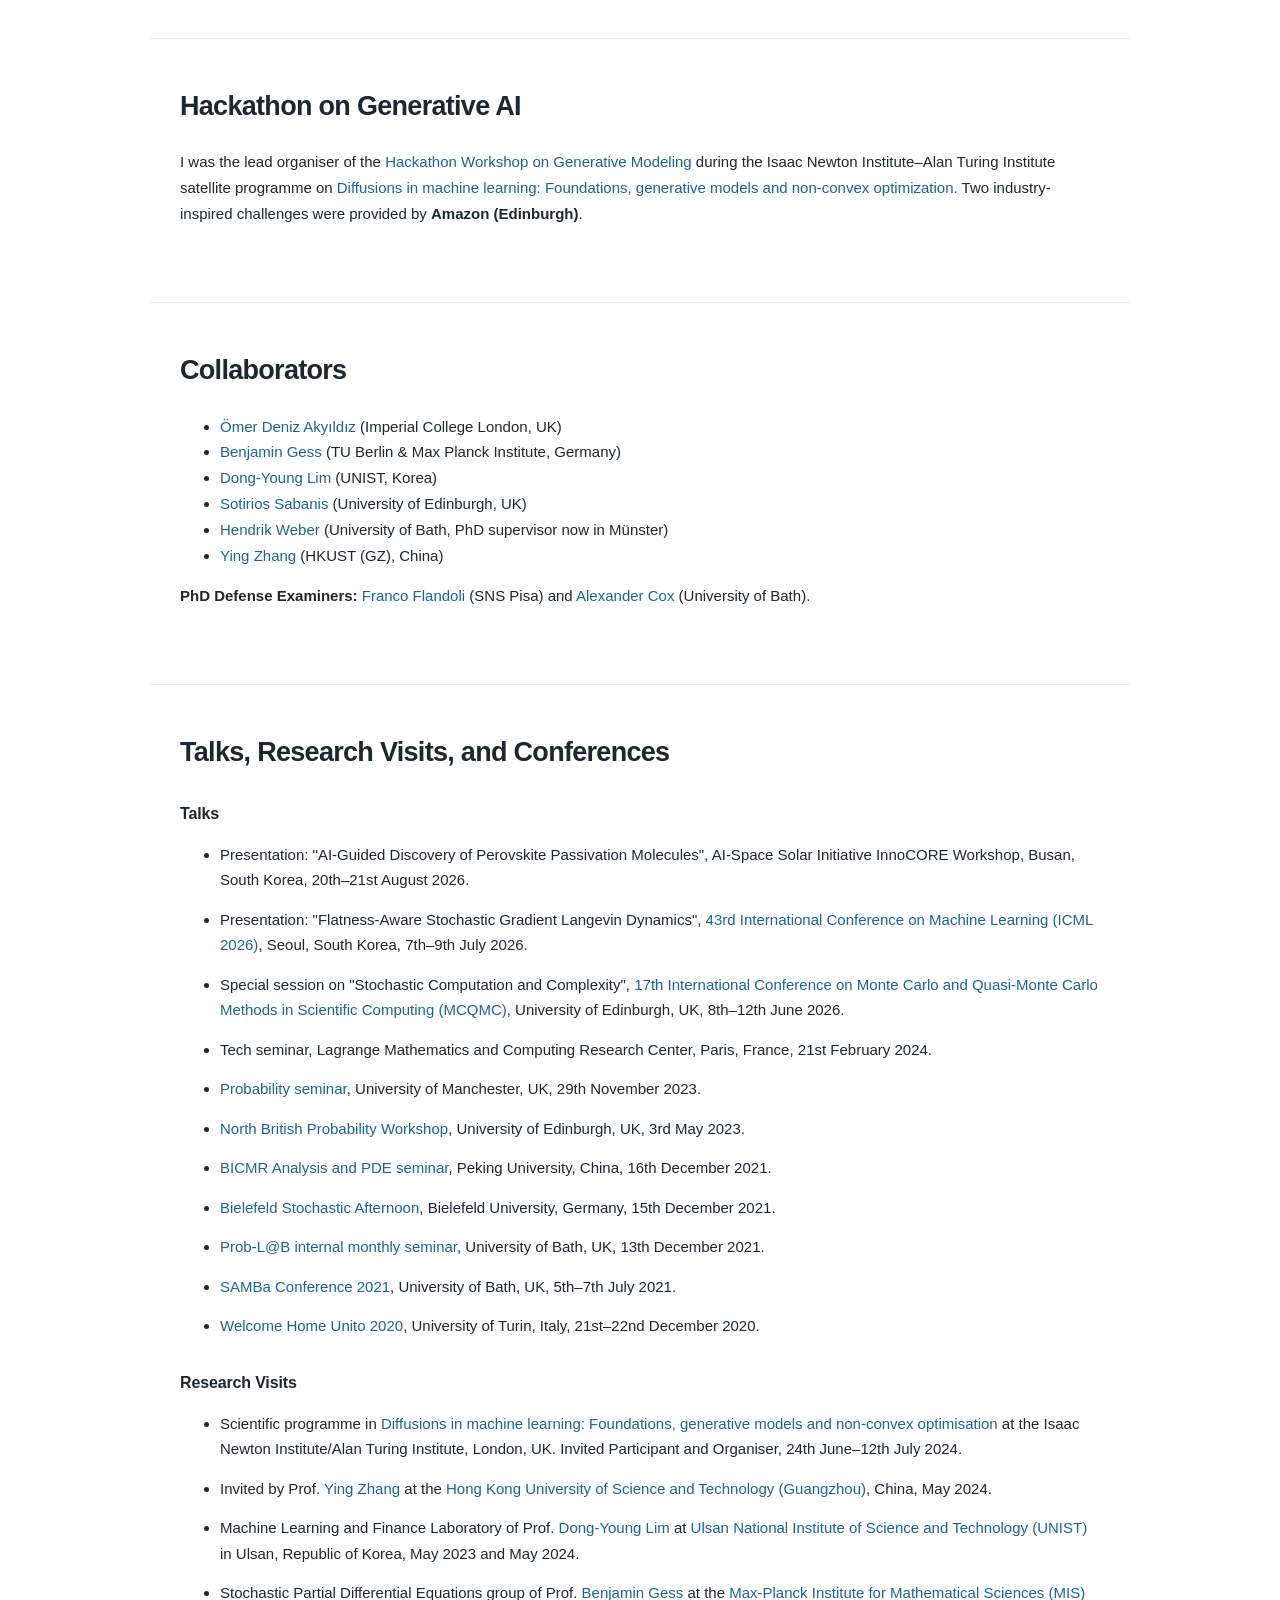
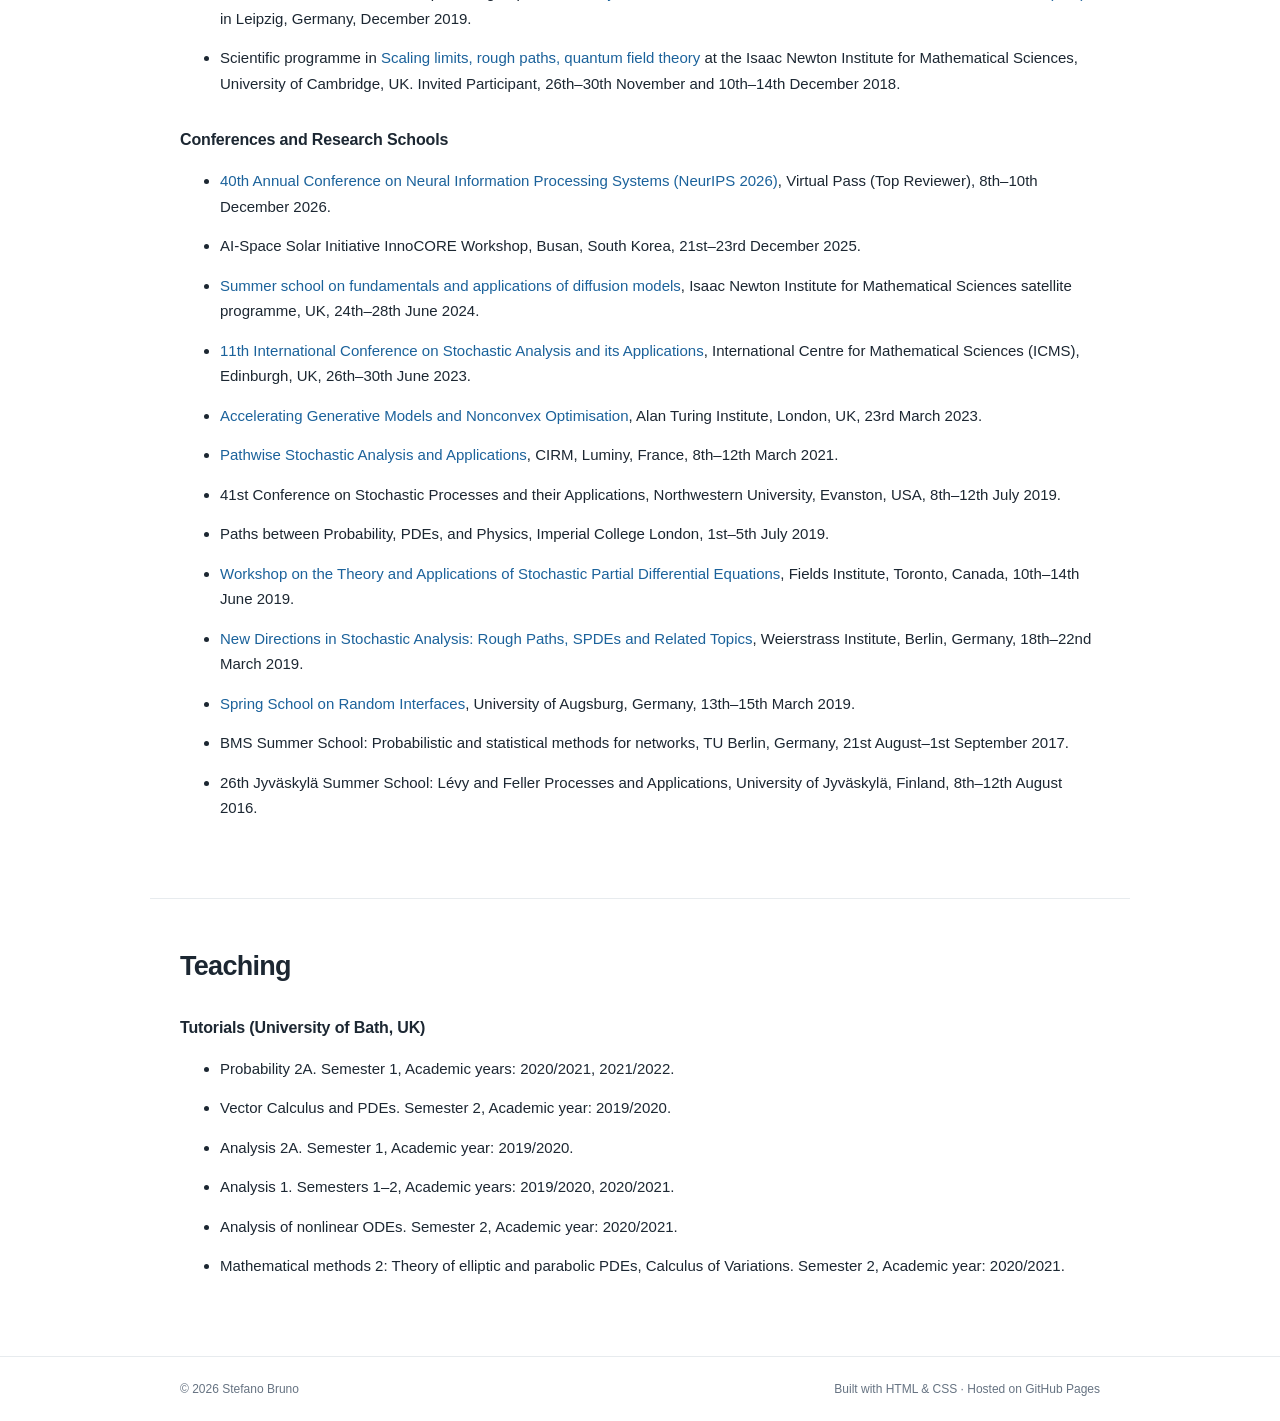
==== commit 3766fd42: "Update NeurIPS reviewer acknowledgment in index.html" ====
--- a/index.html
+++ b/index.html
@@ -188,7 +188,7 @@
 
   <ul>
     <li>NeurIPS: Conference on Neural Information Processing Systems.
-      <strong>  <a href="https://neurips.cc/Conferences/2026/ProgramCommittee"
+      <strong> Recognized as a <a href="https://neurips.cc/Conferences/2026/ProgramCommittee"
        target="_blank"
        rel="noopener noreferrer">
       Top Main Reviewer (NeurIPS 2026, Top 10%) ↗
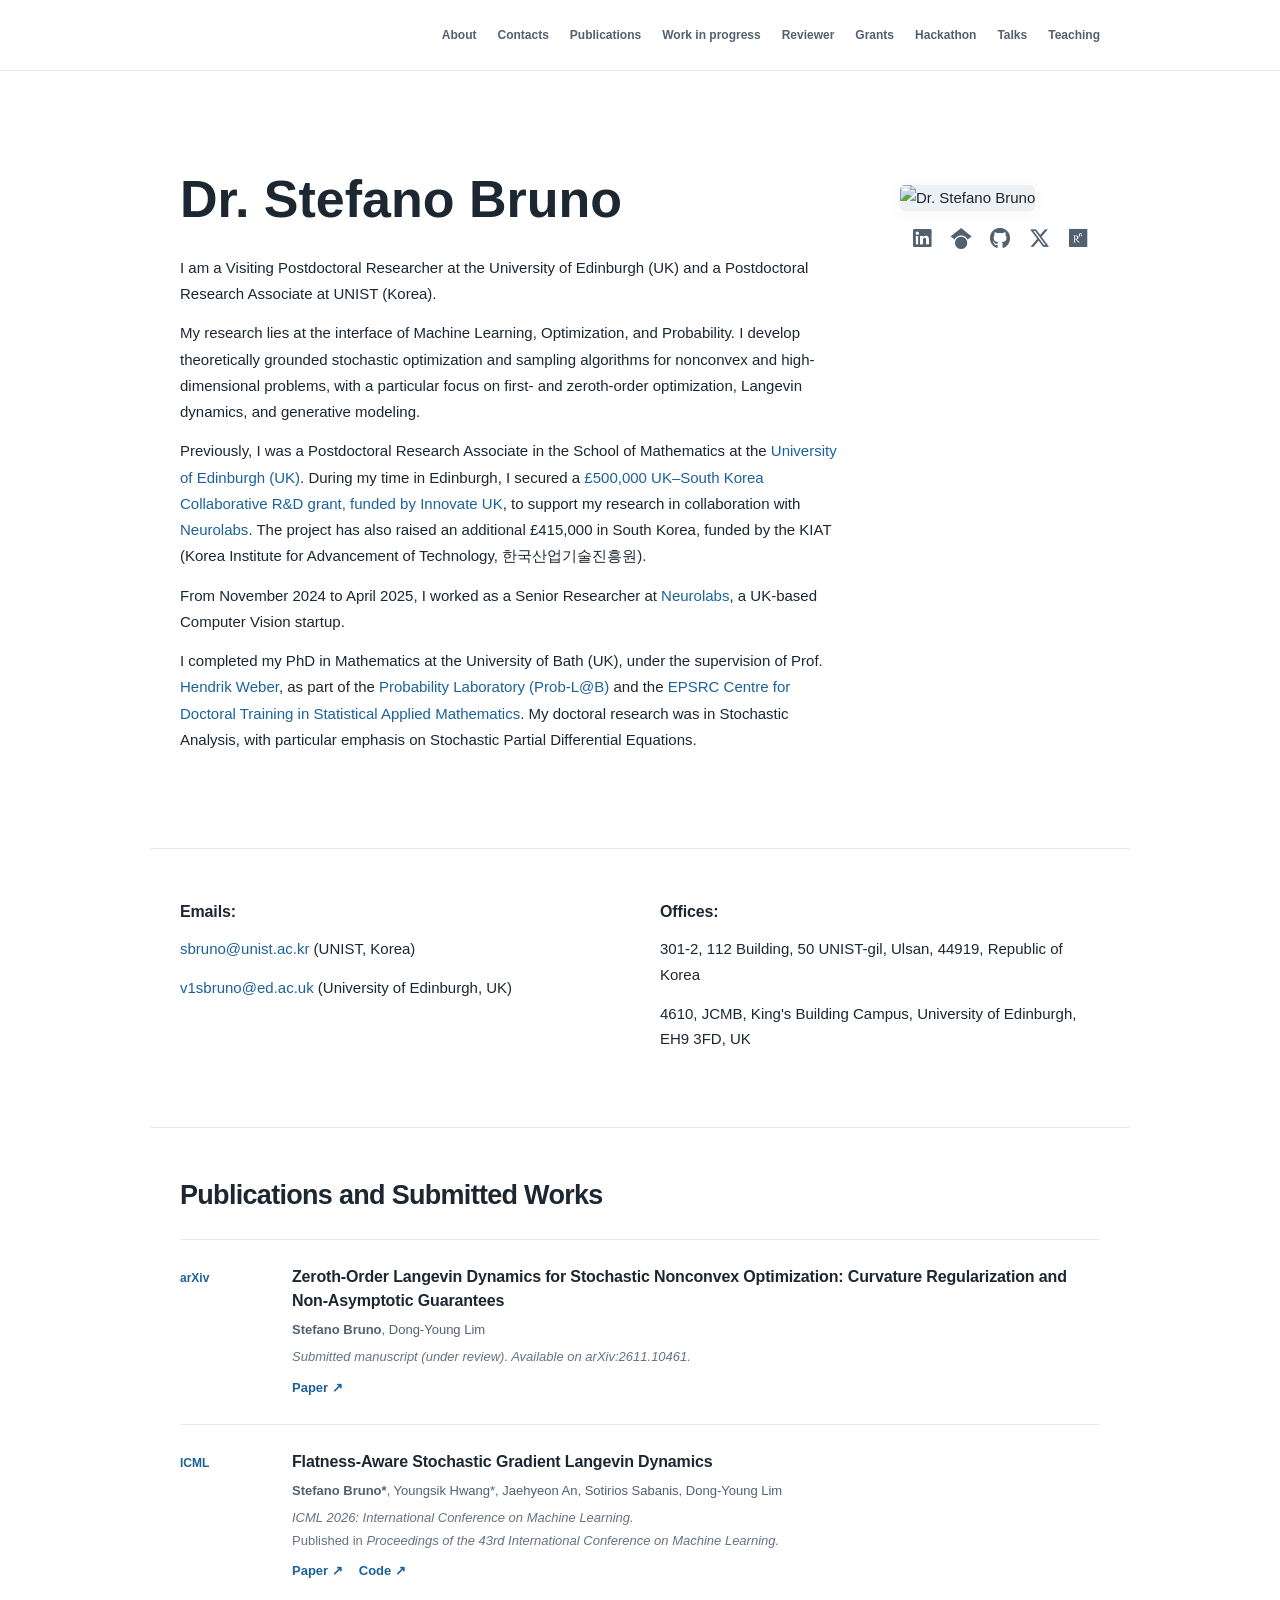
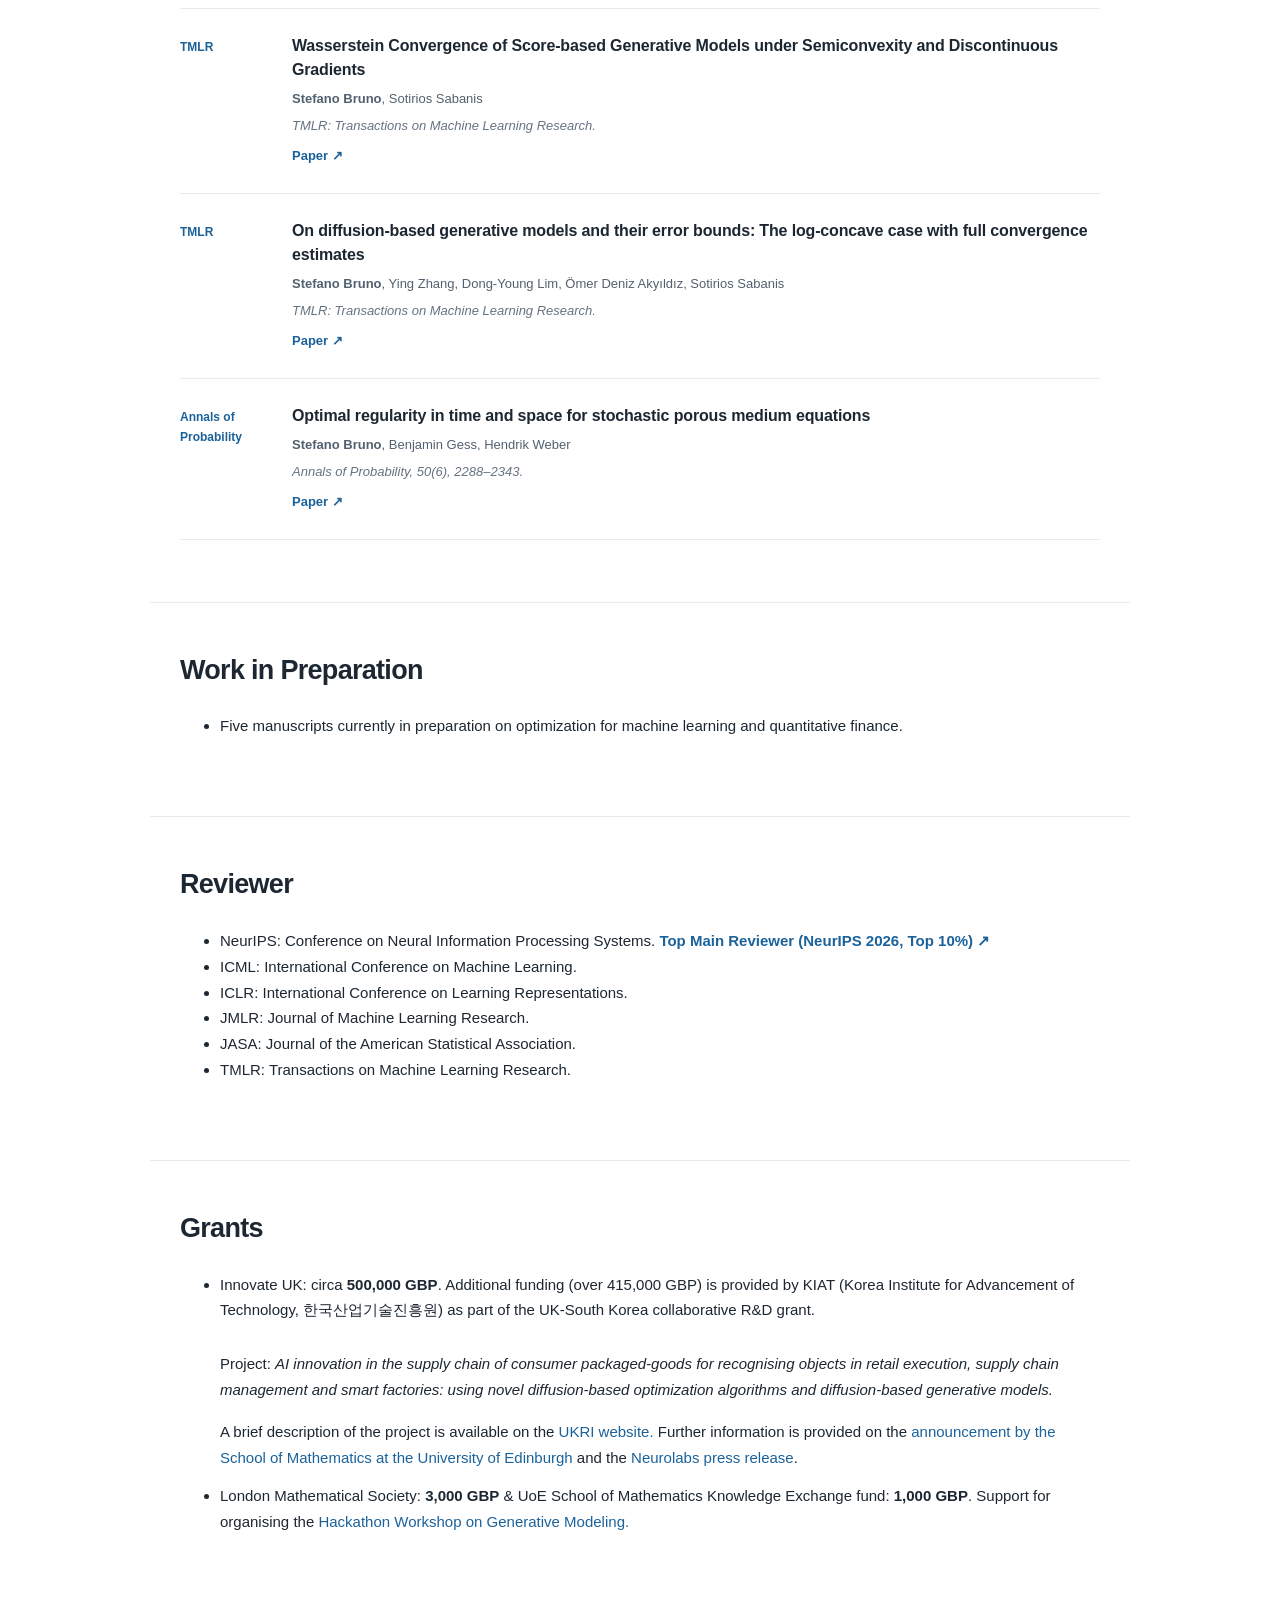
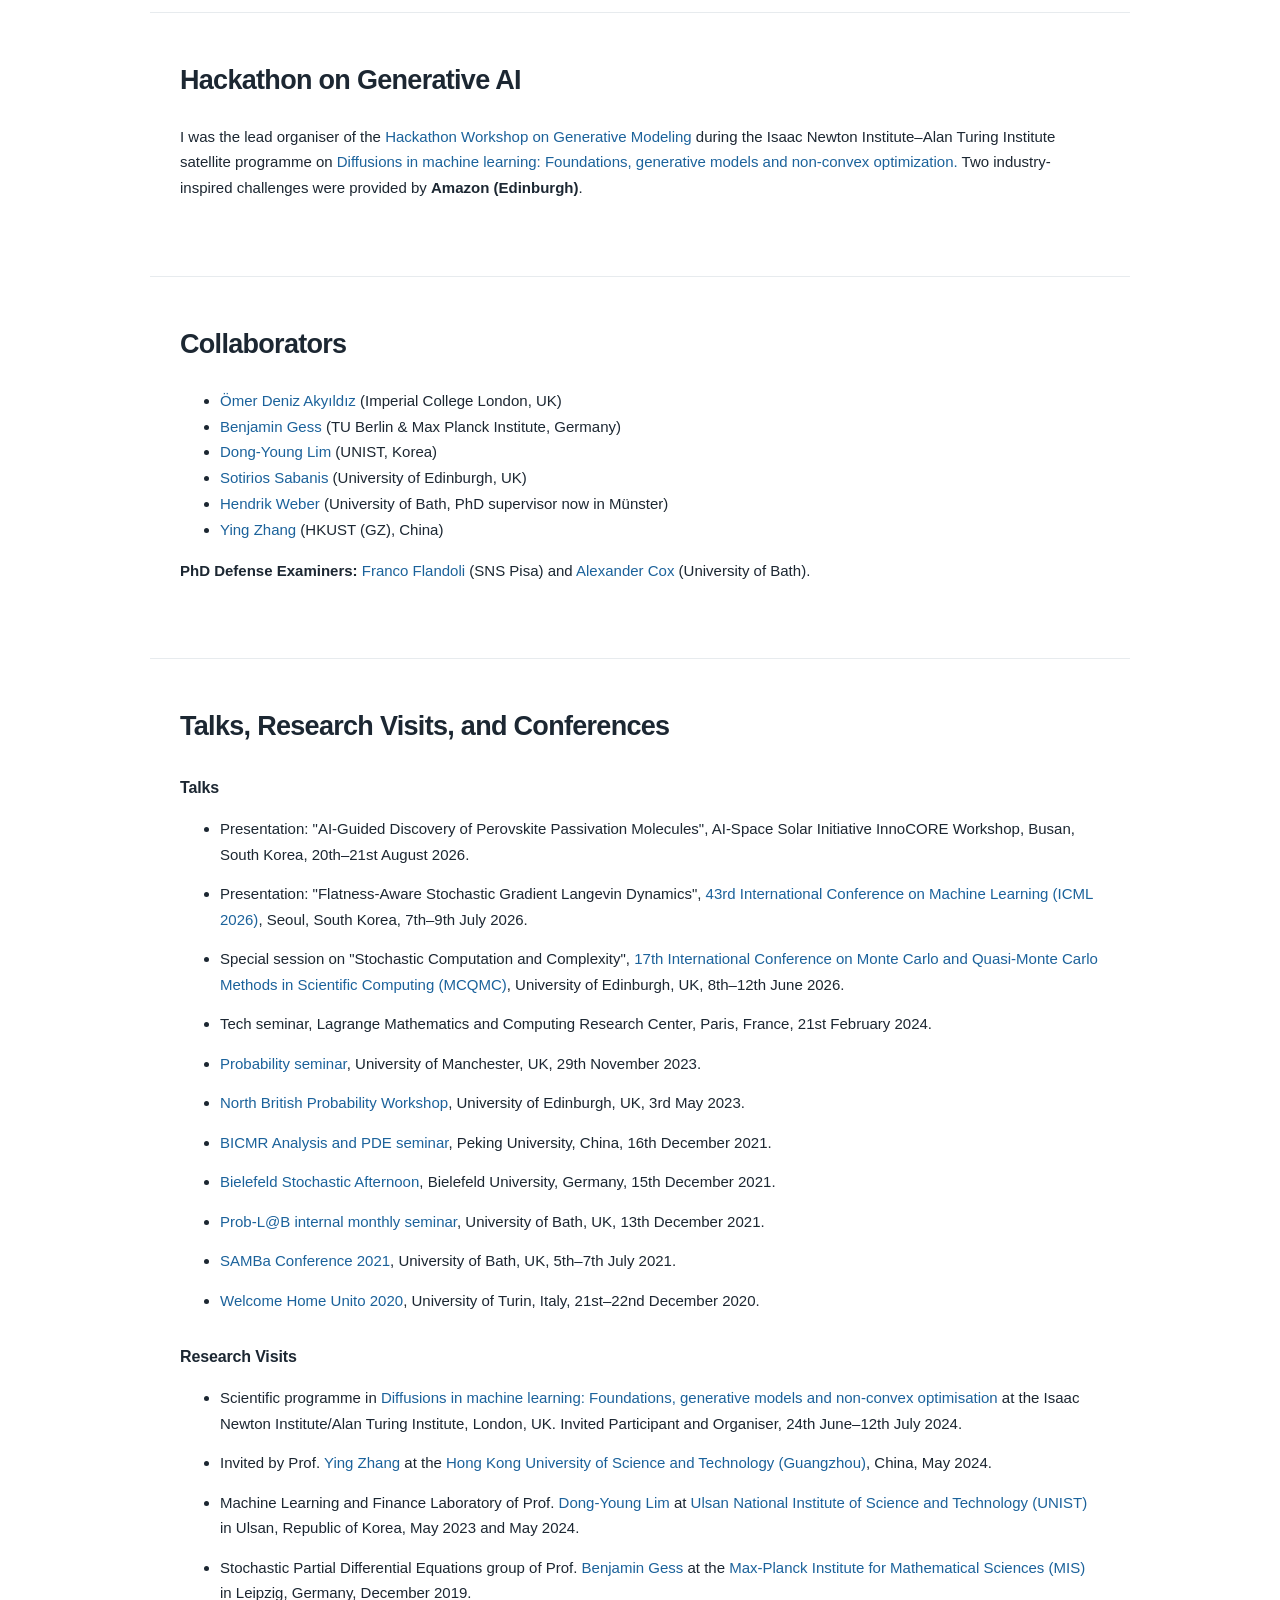
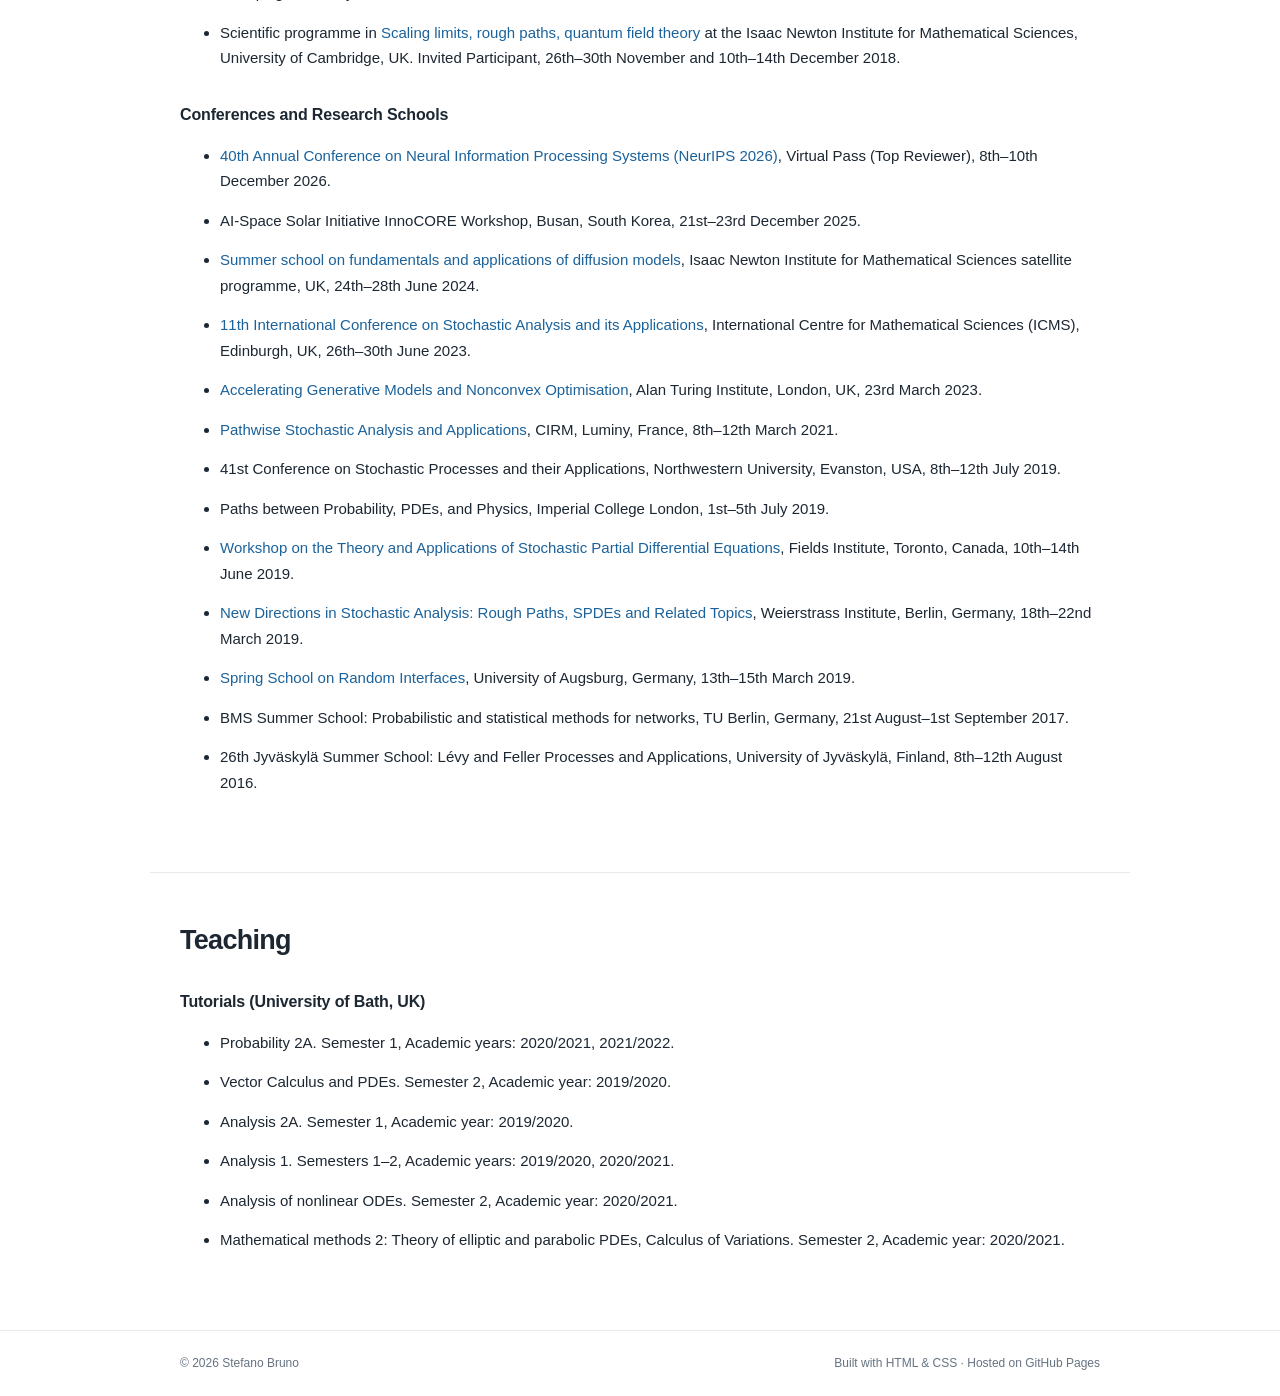
==== commit cd52cabc: "Fix HTML structure for NeurIPS conference link" ====
--- a/index.html
+++ b/index.html
@@ -188,7 +188,7 @@
 
   <ul>
     <li>NeurIPS: Conference on Neural Information Processing Systems.
-      <strong> Recognized as a <a href="https://neurips.cc/Conferences/2026/ProgramCommittee"
+      <strong> <a href="https://neurips.cc/Conferences/2026/ProgramCommittee"
        target="_blank"
        rel="noopener noreferrer">
       Top Main Reviewer (NeurIPS 2026, Top 10%) ↗
